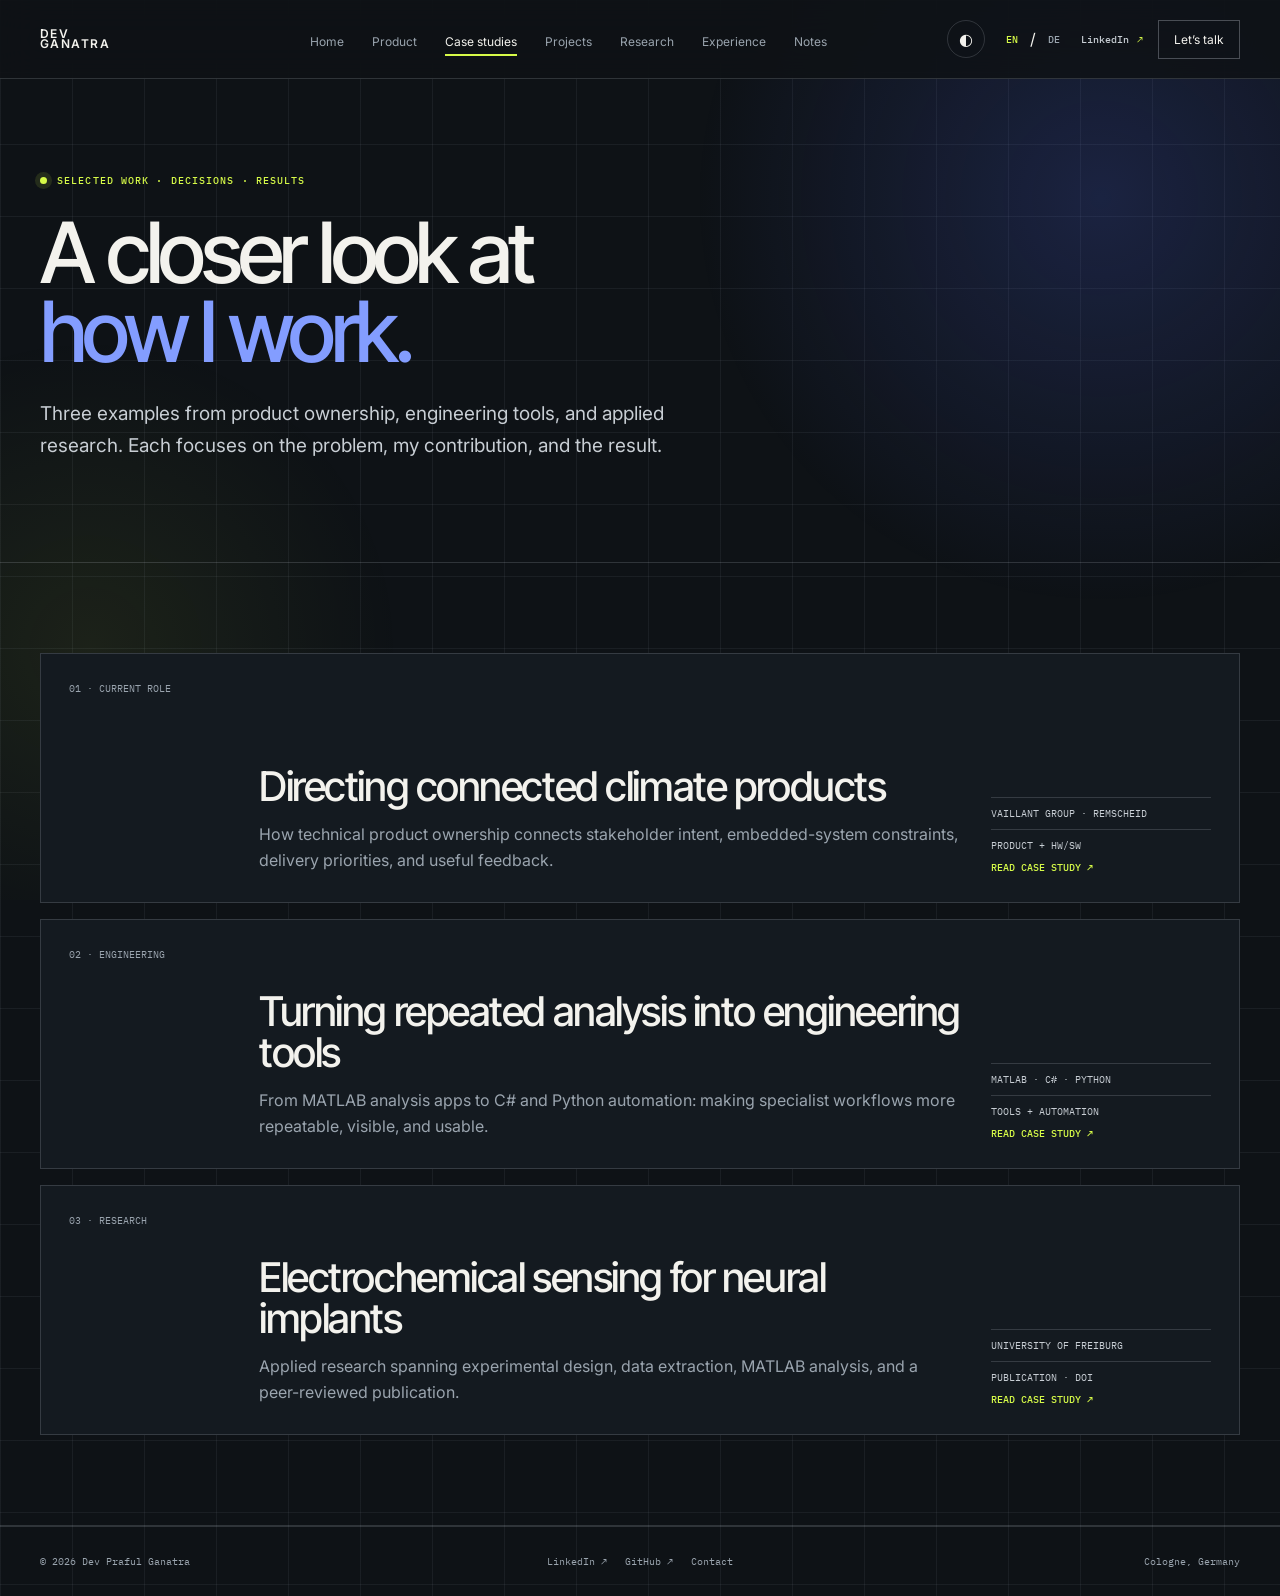
==== case-studies/index.html @ 46119fa4 "Refine bilingual portfolio copy" ====
<!doctype html>
<html lang="en" data-title-en="Case Studies — Dev Ganatra" data-title-de="Fallstudien — Dev Ganatra" data-description-en="Selected product, engineering, and research case studies by Dev Ganatra." data-description-de="Ausgewählte Produkt-, Engineering- und Forschungsprojekte von Dev Ganatra." data-canonical="https://devganatra.github.io/case-studies/">
<head>
  <meta charset="UTF-8" /><meta name="viewport" content="width=device-width, initial-scale=1.0" />
  <meta name="description" content="Selected product, engineering, and research case studies by Dev Ganatra." /><meta name="robots" content="index, follow, max-image-preview:large" /><meta name="theme-color" content="#0e1216" />
  <meta property="og:type" content="website" /><meta property="og:url" content="https://devganatra.github.io/case-studies/" /><meta property="og:site_name" content="Dev Ganatra" /><meta property="og:title" content="Case Studies — Dev Ganatra" /><meta property="og:description" content="Selected product, engineering, and research case studies by Dev Ganatra." /><meta property="og:locale" content="en_GB" />
  <meta name="twitter:card" content="summary_large_image" /><meta name="twitter:title" content="Case Studies — Dev Ganatra" /><meta name="twitter:description" content="Selected product, engineering, and research case studies by Dev Ganatra." />
  <meta property="og:image" content="https://devganatra.github.io/assets/og.png" /><meta property="og:image:width" content="1200" /><meta property="og:image:height" content="630" /><meta property="og:image:alt" content="Dev Ganatra — Product and Engineering" /><meta name="twitter:image" content="https://devganatra.github.io/assets/og.png" /><title>Case Studies — Dev Ganatra</title><link rel="canonical" href="https://devganatra.github.io/case-studies/" /><link rel="alternate" hreflang="en" href="https://devganatra.github.io/case-studies/?lang=en" /><link rel="alternate" hreflang="de" href="https://devganatra.github.io/case-studies/?lang=de" /><link rel="alternate" hreflang="x-default" href="https://devganatra.github.io/case-studies/" />
  <link rel="preconnect" href="https://fonts.googleapis.com" /><link rel="preconnect" href="https://fonts.gstatic.com" crossorigin /><link href="https://fonts.googleapis.com/css2?family=IBM+Plex+Mono:wght@400;500&family=Inter:wght@400;500;600&family=Inter+Tight:wght@400;500;600&display=swap" rel="stylesheet" /><link rel="icon" href="/assets/icon.svg" type="image/svg+xml" /><link rel="stylesheet" href="/styles.css?v=38" />
</head>
<body data-page="cases">
  <a class="skip-link" href="#content" data-en="Skip to content" data-de="Zum Inhalt springen">Skip to content</a>
  <header class="site-header"><div class="shell header-inner"><a class="wordmark" href="/" data-internal aria-label="Dev Ganatra home"><span>DEV</span><span>GANATRA</span></a><nav class="primary-nav" data-primary-navigation aria-label="Primary navigation" data-aria-en="Primary navigation" data-aria-de="Hauptnavigation"><a href="/" data-internal data-nav-page="home" data-en="Home" data-de="Start">Home</a><a href="/product/" data-internal data-nav-page="product" data-en="Product" data-de="Produkt">Product</a><a href="/case-studies/" data-internal data-nav-page="cases" data-en="Case studies" data-de="Fallstudien">Case studies</a><a href="/projects/" data-internal data-nav-page="projects" data-en="Projects" data-de="Projekte">Projects</a><a href="/research/" data-internal data-nav-page="research" data-en="Research" data-de="Forschung">Research</a><a href="/experience/" data-internal data-nav-page="experience" data-en="Experience" data-de="Beruflicher Werdegang">Experience</a><a href="/notes/" data-internal data-nav-page="notes" data-en="Notes" data-de="Fachbeiträge">Notes</a><div class="mobile-nav-actions"><div class="language-switch"><button type="button" data-language="en">EN</button><span>/</span><button type="button" data-language="de">DE</button></div><button class="theme-toggle" type="button" data-theme-toggle aria-label="Switch colour theme" data-aria-en="Switch colour theme" data-aria-de="Farbschema wechseln">◐</button></div></nav><div class="header-actions"><button class="theme-toggle" type="button" data-theme-toggle aria-label="Switch colour theme" data-aria-en="Switch colour theme" data-aria-de="Farbschema wechseln">◐</button><div class="language-switch"><button type="button" data-language="en">EN</button><span>/</span><button type="button" data-language="de">DE</button></div><a class="linkedin-link" href="https://www.linkedin.com/in/devganatra" target="_blank" rel="noreferrer">LinkedIn <b>↗</b></a><a class="header-cta" href="/#contact" data-internal data-en="Let’s talk" data-de="Kontakt">Let’s talk</a><button class="menu-toggle" type="button" data-menu-toggle aria-expanded="false" aria-label="Open navigation" data-aria-en="Open navigation" data-aria-de="Navigation öffnen">☰</button></div></div></header>
  <main id="content">
    <section class="page-hero"><div class="shell"><span class="eyebrow" data-en="Selected work · Decisions · Results" data-de="Ausgewählte Arbeiten · Entscheidungen · Ergebnisse">Selected work · Decisions · Evidence</span><h1><span data-en="A closer look at " data-de="Ein genauerer Blick auf ">A closer look at </span><em data-en="how I work." data-de="meine Arbeitsweise.">how I work.</em></h1><p class="page-lead" data-en="Three examples from product ownership, engineering tools, and applied research. Each focuses on the problem, my contribution, and the result." data-de="Drei Beispiele aus Product Ownership, Engineering-Tools und angewandter Forschung. Im Mittelpunkt stehen die Aufgabe, mein Beitrag und das Ergebnis.">Three stories across product ownership, engineering tools, and applied research.</p></div></section>
    <section class="content-section"><div class="shell case-index">
      <a class="case-index-card reveal" href="/case-studies/connected-climate-products/" data-internal><span data-en="01 · CURRENT ROLE" data-de="01 · AKTUELLE ROLLE">01 · CURRENT ROLE</span><div><h2 data-en="Directing connected climate products" data-de="Vernetzte Klimaprodukte ausrichten">Directing connected climate products</h2><p data-en="How technical product ownership connects stakeholder intent, embedded-system constraints, delivery priorities, and useful feedback." data-de="Wie technische Produktverantwortung Stakeholder-Ziele, Grenzen eingebetteter Systeme, Umsetzungsprioritäten und nützliches Feedback verbindet.">How technical product ownership connects stakeholder intent, embedded-system constraints, delivery priorities, and useful feedback.</p></div><div class="case-index-proof"><span>VAILLANT GROUP · REMSCHEID</span><span>PRODUCT + HW/SW</span><strong data-en="READ CASE STUDY ↗" data-de="FALLSTUDIE LESEN ↗">READ CASE STUDY ↗</strong></div></a>
      <a class="case-index-card reveal" href="/case-studies/engineering-tools/" data-internal><span data-en="02 · ENGINEERING" data-de="02 · ENGINEERING">02 · ENGINEERING</span><div><h2 data-en="Turning repeated analysis into engineering tools" data-de="Wiederkehrende Analysen in Engineering-Tools verwandeln">Turning repeated analysis into engineering tools</h2><p data-en="From MATLAB analysis apps to C# and Python automation: making specialist workflows more repeatable, visible, and usable." data-de="Von MATLAB-Analyse-Apps bis zu C#- und Python-Automatisierung: fachliche Arbeitsabläufe wiederholbar, transparent und leicht nutzbar machen.">From MATLAB analysis apps to C# and Python automation.</p></div><div class="case-index-proof"><span>MATLAB · C# · PYTHON</span><span data-en="TOOLS + AUTOMATION" data-de="WERKZEUGE + AUTOMATISIERUNG">TOOLS + AUTOMATION</span><strong data-en="READ CASE STUDY ↗" data-de="FALLSTUDIE LESEN ↗">READ CASE STUDY ↗</strong></div></a>
      <a class="case-index-card reveal" href="/case-studies/neural-implant-sensing/" data-internal><span data-en="03 · RESEARCH" data-de="03 · FORSCHUNG">03 · RESEARCH</span><div><h2 data-en="Electrochemical sensing for neural implants" data-de="Elektrochemische Sensorik für neuronale Implantate">Electrochemical sensing for neural implants</h2><p data-en="Applied research spanning experimental design, data extraction, MATLAB analysis, and a peer-reviewed publication." data-de="Angewandte Forschung von Versuchsplanung und Datenextraktion bis MATLAB-Analyse und begutachteter Publikation.">Applied research spanning experimental design, data extraction, MATLAB analysis, and a peer-reviewed publication.</p></div><div class="case-index-proof"><span data-en="UNIVERSITY OF FREIBURG" data-de="UNIVERSITÄT FREIBURG">UNIVERSITY OF FREIBURG</span><span data-en="PUBLICATION · DOI" data-de="PUBLIKATION · DOI">PUBLICATION · DOI</span><strong data-en="READ CASE STUDY ↗" data-de="FALLSTUDIE LESEN ↗">READ CASE STUDY ↗</strong></div></a>
    </div></section>
  </main>
  <footer class="site-footer"><div class="shell footer-inner"><span>© <span data-year></span> Dev Praful Ganatra</span><nav><a href="https://www.linkedin.com/in/devganatra" target="_blank" rel="noreferrer">LinkedIn ↗</a><a href="https://github.com/devganatra" target="_blank" rel="noreferrer">GitHub ↗</a><a href="/#contact" data-internal data-en="Contact" data-de="Kontakt">Contact</a></nav><span data-en="Cologne, Germany" data-de="Köln, Deutschland">Cologne, Germany</span></div></footer><div class="reading-progress" data-reading-progress aria-hidden="true"></div><script src="/site.js?v=35"></script>
</body></html>
---- styles.css ----
:root {
  --bg: #0e1216;
  --bg-deep: #090c0f;
  --panel: #141a20;
  --panel-strong: #19212a;
  --ink: #f3f2ed;
  --muted: #9aa4ae;
  --soft: #c8ced4;
  --blue: #839dff;
  --blue-deep: #526ad0;
  --lime: #d6fa48;
  --line: rgba(223, 231, 239, 0.16);
  --line-strong: rgba(223, 231, 239, 0.28);
  --grid: rgba(195, 207, 219, 0.065);
  --display: "Inter Tight", "Inter", sans-serif;
  --sans: "Inter", sans-serif;
  --mono: "IBM Plex Mono", monospace;
  --shell: min(1200px, calc(100vw - 80px));
  color-scheme: dark;
}

:root[data-theme="light"] {
  --bg: #f0efe9;
  --bg-deep: #e5e4dc;
  --panel: #f8f7f2;
  --panel-strong: #ffffff;
  --ink: #171b20;
  --muted: #616a73;
  --soft: #333b43;
  --blue: #4f66d0;
  --blue-deep: #3449a8;
  --lime: #56720a;
  --line: rgba(17, 24, 31, 0.15);
  --line-strong: rgba(17, 24, 31, 0.28);
  --grid: rgba(17, 24, 31, 0.055);
  color-scheme: light;
}

* { box-sizing: border-box; }
html { scroll-behavior: smooth; }
body {
  margin: 0;
  background:
    linear-gradient(var(--grid) 1px, transparent 1px),
    linear-gradient(90deg, var(--grid) 1px, transparent 1px),
    var(--bg);
  background-size: 72px 72px;
  color: var(--ink);
  font-family: var(--sans);
  -webkit-font-smoothing: antialiased;
}
body::before {
  position: fixed;
  inset: 0;
  z-index: -1;
  background:
    radial-gradient(circle at 86% 22%, rgba(73, 96, 220, 0.22), transparent 31%),
    radial-gradient(circle at 7% 72%, rgba(214, 250, 72, 0.07), transparent 23%);
  content: "";
  pointer-events: none;
}
a { color: inherit; text-decoration: none; }
button, input, textarea, select { font: inherit; }
button, a { -webkit-tap-highlight-color: transparent; }
img { max-width: 100%; }
[hidden] { display: none !important; }
.shell { width: var(--shell); margin-inline: auto; }
.skip-link {
  position: fixed;
  left: 18px;
  top: -70px;
  z-index: 100;
  padding: 12px 16px;
  background: var(--lime);
  color: #111;
  font: 500 12px var(--mono);
}
.skip-link:focus { top: 18px; }

.site-header {
  position: sticky;
  top: 0;
  z-index: 50;
  border-bottom: 1px solid var(--line);
  background: color-mix(in srgb, var(--bg) 86%, transparent);
  backdrop-filter: blur(18px);
}
.header-inner {
  display: grid;
  grid-template-columns: 150px 1fr auto;
  min-height: 78px;
  align-items: center;
  gap: 26px;
}
.wordmark {
  display: inline-flex;
  width: max-content;
  flex-direction: column;
  font: 600 12px/0.86 var(--sans);
  letter-spacing: 0.12em;
}
.primary-nav {
  display: flex;
  justify-content: center;
  gap: 28px;
  font-size: 12px;
}
.primary-nav a {
  position: relative;
  padding: 29px 0 25px;
  color: var(--muted);
  transition: color 180ms ease;
}
.primary-nav a::after {
  position: absolute;
  bottom: 18px;
  left: 0;
  width: 100%;
  height: 2px;
  transform: scaleX(0);
  background: var(--lime);
  content: "";
  transition: transform 180ms ease;
}
.primary-nav a:hover,
.primary-nav a[aria-current="page"] { color: var(--ink); }
.primary-nav a[aria-current="page"]::after { transform: scaleX(1); }
.header-actions { display: flex; align-items: center; gap: 15px; }
.theme-toggle,
.menu-toggle {
  display: grid;
  width: 38px;
  height: 38px;
  place-items: center;
  border: 1px solid var(--line);
  border-radius: 50%;
  background: transparent;
  color: var(--ink);
  cursor: pointer;
}
.language-switch { display: flex; align-items: center; gap: 6px; }
.language-switch button {
  border: 0;
  background: transparent;
  color: var(--muted);
  cursor: pointer;
  font: 500 10px var(--mono);
}
.language-switch button[aria-pressed="true"] { color: var(--lime); }
.linkedin-link {
  display: inline-flex;
  align-items: center;
  gap: 8px;
  color: var(--soft);
  font: 500 10px var(--mono);
}
.linkedin-link b { color: var(--lime); font-weight: 400; }
.header-cta {
  padding: 11px 15px;
  border: 1px solid var(--line-strong);
  font-size: 12px;
  transition: border-color 180ms ease, background 180ms ease;
}
.header-cta:hover { border-color: var(--lime); background: rgba(214, 250, 72, 0.07); }
.menu-toggle { display: none; }
.mobile-nav-actions { display: none; }

.eyebrow,
.section-kicker,
.page-label {
  display: flex;
  flex-wrap: wrap;
  align-items: center;
  gap: 10px;
  color: var(--lime);
  font: 500 10px var(--mono);
  letter-spacing: 0.11em;
  text-transform: uppercase;
}
.eyebrow::before {
  width: 7px;
  height: 7px;
  border-radius: 50%;
  background: var(--lime);
  box-shadow: 0 0 0 5px rgba(214, 250, 72, 0.11);
  content: "";
}
.section-kicker { margin-bottom: 18px; }
.section-kicker span { color: var(--muted); }

.home-hero {
  min-height: calc(100vh - 78px);
  display: flex;
  align-items: stretch;
  border-bottom: 1px solid var(--line);
}
.hero-layout {
  display: grid;
  grid-template-columns: minmax(0, 1.35fr) minmax(340px, 0.65fr);
  min-height: 710px;
  gap: 64px;
  padding-block: 70px 52px;
  align-items: center;
}
.hero-copy { min-width: 0; }
.hero-layout > *,
.page-hero-grid > *,
.case-layout > *,
.article-layout > * {
  min-width: 0;
}
.hero-copy h1,
.page-hero h1 {
  margin: 26px 0 28px;
  font: 500 clamp(56px, 6.8vw, 98px)/0.93 var(--display);
  letter-spacing: -0.055em;
}
.hero-copy h1 em,
.page-hero h1 em {
  display: block;
  color: var(--blue);
  font-style: normal;
}
html[lang="de"] .hero-copy h1 {
  font-size: clamp(56px, 5.7vw, 82px);
  letter-spacing: -0.048em;
}
html[lang="de"] .page-hero h1 {
  font-size: clamp(52px, 5.7vw, 82px);
  letter-spacing: -0.045em;
}
.hero-intro {
  max-width: 650px;
  margin: 0;
  color: var(--soft);
  font-size: clamp(17px, 1.5vw, 21px);
  line-height: 1.65;
}
.hero-actions,
.page-actions {
  display: flex;
  flex-wrap: wrap;
  gap: 12px;
  margin-top: 34px;
}
.button {
  display: inline-flex;
  min-height: 48px;
  align-items: center;
  justify-content: center;
  gap: 15px;
  padding: 0 19px;
  border: 1px solid var(--line-strong);
  background: var(--panel);
  color: var(--ink);
  font: 500 11px var(--mono);
  transition: transform 180ms ease, border-color 180ms ease, background 180ms ease;
}
.button:hover { transform: translateY(-2px); border-color: var(--lime); }
.button-primary { border-color: var(--lime); background: var(--lime); color: #111; }
.button-quiet { background: transparent; }
.hero-facts {
  display: flex;
  flex-wrap: wrap;
  gap: 20px;
  margin-top: 40px;
  color: var(--muted);
  font: 400 10px var(--mono);
  text-transform: uppercase;
}
.hero-facts span { display: inline-flex; align-items: center; gap: 10px; }
.hero-facts i { width: 4px; height: 4px; border-radius: 50%; background: var(--blue); }

.signal-card {
  position: relative;
  overflow: hidden;
  border: 1px solid var(--line);
  background: linear-gradient(145deg, rgba(18, 24, 30, 0.94), rgba(40, 54, 112, 0.42));
  padding: 28px;
}
:root[data-theme="light"] .signal-card {
  background: linear-gradient(145deg, rgba(255,255,255,0.92), rgba(126, 147, 230, 0.22));
}
.signal-card::after {
  position: absolute;
  right: -80px;
  bottom: -100px;
  width: 280px;
  height: 280px;
  border-radius: 50%;
  background: rgba(76, 102, 227, 0.24);
  filter: blur(50px);
  content: "";
}
.signal-top {
  position: relative;
  z-index: 1;
  display: flex;
  justify-content: space-between;
  color: var(--muted);
  font: 400 10px var(--mono);
  letter-spacing: 0.08em;
}
.signal-profile {
  position: relative;
  z-index: 1;
  display: grid;
  grid-template-columns: 82px minmax(0, 1fr);
  gap: 18px;
  align-items: end;
  margin-top: 26px;
  padding-bottom: 24px;
  border-bottom: 1px solid var(--line);
}
.signal-profile img {
  width: 82px;
  height: auto;
  aspect-ratio: 4 / 5;
  object-fit: cover;
  border: 1px solid var(--lime);
  filter: saturate(0.92) contrast(1.02);
}
.signal-profile small {
  display: block;
  color: var(--lime);
  font: 500 9px var(--mono);
  letter-spacing: 0.08em;
  text-transform: uppercase;
}
.signal-profile strong {
  display: block;
  margin: 8px 0 5px;
  font: 500 24px/1 var(--display);
}
.signal-profile span { color: var(--soft); font-size: 12px; line-height: 1.45; }
.signal-map {
  position: relative;
  z-index: 1;
  display: grid;
  gap: 20px;
  margin: 30px 0;
}
.signal-map::before {
  position: absolute;
  top: 25px;
  bottom: 25px;
  left: 18px;
  width: 1px;
  background: linear-gradient(var(--lime), var(--blue));
  content: "";
}
.signal-node {
  position: relative;
  display: grid;
  grid-template-columns: 38px minmax(0, 1fr);
  align-items: center;
  gap: 15px;
}
.signal-node > span {
  display: grid;
  z-index: 1;
  width: 38px;
  height: 38px;
  place-items: center;
  border: 1px solid var(--line-strong);
  border-radius: 50%;
  background: var(--panel);
  color: var(--lime);
  font: 500 10px var(--mono);
}
.signal-node div { min-width: 0; padding: 15px 16px; border: 1px solid var(--line); background: rgba(10, 14, 18, 0.34); }
:root[data-theme="light"] .signal-node div { background: rgba(255,255,255,0.52); }
.signal-node small { display: block; color: var(--muted); font: 400 10px var(--mono); text-transform: uppercase; }
.signal-node strong { display: block; margin-top: 5px; font-size: 15px; font-weight: 500; }
.assignment-chip {
  position: relative;
  z-index: 1;
  padding-top: 22px;
  border-top: 1px solid var(--line);
}
.assignment-chip small { color: var(--muted); font: 400 10px var(--mono); }
.assignment-chip strong { display: block; margin: 7px 0; font: 500 22px var(--display); }
.assignment-chip span { color: var(--soft); font-size: 12px; }

.section { padding-block: 110px; border-bottom: 1px solid var(--line); }
.section-heading {
  display: grid;
  grid-template-columns: 0.7fr 1.3fr;
  gap: 50px;
  align-items: end;
  margin-bottom: 50px;
}
.section-heading h2 {
  max-width: 840px;
  margin: 0;
  font: 500 clamp(38px, 4.4vw, 65px)/1 var(--display);
  letter-spacing: -0.04em;
}
.section-heading h2 em { color: var(--blue); font-style: normal; }
.section-heading p { max-width: 600px; margin: 20px 0 0; color: var(--muted); line-height: 1.7; }

.route-grid { display: grid; grid-template-columns: repeat(3, 1fr); gap: 16px; }
.route-card {
  position: relative;
  min-height: 350px;
  display: flex;
  flex-direction: column;
  padding: 28px;
  border: 1px solid var(--line);
  background: color-mix(in srgb, var(--panel) 76%, transparent);
  transition: transform 220ms ease, border-color 220ms ease, background 220ms ease;
}
.route-card:hover { transform: translateY(-6px); border-color: var(--line-strong); background: var(--panel-strong); }
.route-number { color: var(--lime); font: 500 10px var(--mono); }
.route-card h3 { margin: auto 0 16px; font: 500 30px/1.05 var(--display); letter-spacing: -0.03em; }
.route-card p { margin: 0 0 30px; color: var(--muted); line-height: 1.6; }
.route-card strong { display: flex; justify-content: space-between; font: 500 10px var(--mono); }
.route-card:nth-child(2) { background: linear-gradient(150deg, var(--panel), rgba(74, 94, 190, 0.42)); }
.route-card:nth-child(3) { background: linear-gradient(150deg, var(--panel), rgba(115, 137, 39, 0.14)); }

.featured-grid {
  display: grid;
  grid-template-columns: 1.2fr 0.8fr;
  grid-template-rows: repeat(2, minmax(260px, auto));
  gap: 16px;
}
.case-card {
  display: flex;
  flex-direction: column;
  padding: 28px;
  border: 1px solid var(--line);
  background: var(--panel);
}
.case-card-large {
  grid-row: 1 / 3;
  min-height: 540px;
  background:
    linear-gradient(160deg, transparent 20%, rgba(61, 81, 180, 0.42)),
    var(--panel);
}
.case-meta { display: flex; justify-content: space-between; gap: 20px; color: var(--muted); font: 400 10px var(--mono); }
.case-card h3 { max-width: 620px; margin: auto 0 18px; font: 500 clamp(28px, 3vw, 48px)/1.02 var(--display); letter-spacing: -0.035em; }
.case-card:not(.case-card-large) h3 { font-size: 28px; }
.case-card p { max-width: 600px; margin: 0 0 28px; color: var(--muted); line-height: 1.65; }
.case-footer { display: flex; align-items: center; justify-content: space-between; gap: 20px; padding-top: 20px; border-top: 1px solid var(--line); }
.case-tags { display: flex; flex-wrap: wrap; gap: 7px; }
.case-tags span { padding: 6px 8px; border: 1px solid var(--line); color: var(--soft); font: 400 10px var(--mono); }
.case-footer b { color: var(--lime); font: 500 10px var(--mono); }

.career-preview { display: grid; grid-template-columns: 0.8fr 1.2fr; gap: 70px; }
.career-copy h2 { margin: 18px 0 22px; font: 500 clamp(40px, 4.4vw, 65px)/1 var(--display); letter-spacing: -0.04em; }
.career-copy p { color: var(--muted); line-height: 1.7; }
.career-list { border-top: 1px solid var(--line); }
.career-list article {
  display: grid;
  grid-template-columns: 130px 1fr auto;
  gap: 25px;
  padding: 24px 0;
  border-bottom: 1px solid var(--line);
  align-items: start;
}
.career-list time { color: var(--muted); font: 400 10px var(--mono); }
.career-list h3 { margin: 0 0 7px; font-size: 17px; font-weight: 500; }
.career-list p { margin: 0; color: var(--muted); font-size: 13px; line-height: 1.55; }
.career-list > article > span { color: var(--soft); font: 400 10px var(--mono); }

.contact-section { padding-block: 110px 40px; background: color-mix(in srgb, var(--bg-deep) 78%, transparent); }
.contact-layout { display: grid; grid-template-columns: 0.8fr 1.2fr; gap: 70px; }
.contact-copy h2 { margin: 18px 0 22px; font: 500 clamp(44px, 5.4vw, 78px)/0.95 var(--display); letter-spacing: -0.045em; }
.contact-copy p { max-width: 480px; color: var(--muted); line-height: 1.7; }
.contact-links { display: grid; gap: 12px; margin-top: 30px; }
.contact-links a { display: flex; justify-content: space-between; padding-bottom: 12px; border-bottom: 1px solid var(--line); font: 500 10px var(--mono); }
.contact-form { display: grid; grid-template-columns: 1fr 1fr; gap: 20px; }
.form-field { display: grid; gap: 8px; }
.form-field-wide { grid-column: 1 / -1; }
.form-field label { color: var(--soft); font: 500 10px var(--mono); text-transform: uppercase; }
.form-field input,
.form-field textarea,
.form-field select {
  width: 100%;
  border: 0;
  border-bottom: 1px solid var(--line-strong);
  border-radius: 0;
  background: transparent;
  color: var(--ink);
  outline: none;
  padding: 13px 0;
}
.form-field textarea { resize: vertical; }
.form-field input:focus,
.form-field textarea:focus,
.form-field select:focus { border-color: var(--lime); }
.form-field small { color: var(--muted); font-size: 10px; }
.form-consent { display: flex; gap: 10px; color: var(--muted); font-size: 11px; line-height: 1.5; }
.form-consent input { accent-color: var(--lime); }
.form-honey { position: absolute; left: -9999px; }
.form-actions { display: flex; align-items: center; justify-content: space-between; gap: 20px; }
.form-actions button {
  min-width: 180px;
  min-height: 48px;
  border: 1px solid var(--lime);
  background: var(--lime);
  color: #111;
  cursor: pointer;
  font: 500 10px var(--mono);
}
.form-actions button:disabled { opacity: 0.6; cursor: wait; }
.form-actions p { margin: 0; color: var(--muted); font-size: 9px; }
.form-success { grid-column: 1 / -1; padding: 16px; border: 1px solid rgba(214,250,72,.35); background: rgba(214,250,72,.07); }
.form-success strong { color: var(--lime); }
.form-success p { margin: 6px 0 0; color: var(--muted); }

.site-footer { padding-block: 28px; border-top: 1px solid var(--line); }
.footer-inner { display: grid; grid-template-columns: 1fr auto 1fr; gap: 25px; align-items: center; color: var(--muted); font: 400 10px var(--mono); }
.footer-inner nav { display: flex; gap: 18px; }
.footer-inner > span:last-child { text-align: right; }

.page-hero { padding-block: 95px 80px; border-bottom: 1px solid var(--line); }
.page-hero h1 { max-width: 1050px; font-size: clamp(56px, 6.6vw, 94px); }
.page-hero-grid { display: grid; grid-template-columns: 1.25fr 0.75fr; gap: 70px; align-items: end; }
.page-lead { max-width: 660px; color: var(--soft); font-size: 19px; line-height: 1.7; }
.page-summary { border: 1px solid var(--line); background: color-mix(in srgb, var(--panel) 78%, transparent); }
.page-summary div { padding: 17px 18px; border-bottom: 1px solid var(--line); }
.page-summary div:last-child { border-bottom: 0; }
.page-summary span { display: block; color: var(--muted); font: 400 10px var(--mono); text-transform: uppercase; }
.page-summary strong { display: block; margin-top: 6px; font-size: 14px; font-weight: 500; }

.content-section { padding-block: 90px; border-bottom: 1px solid var(--line); }
.content-heading { display: grid; grid-template-columns: 0.55fr 1.45fr; gap: 50px; margin-bottom: 45px; }
.content-heading h2 { max-width: 860px; margin: 0; font: 500 clamp(36px, 4vw, 58px)/1.02 var(--display); letter-spacing: -0.04em; }
.content-heading p { max-width: 580px; color: var(--muted); line-height: 1.7; }
.principle-grid,
.decision-grid,
.capability-grid { display: grid; grid-template-columns: repeat(3, 1fr); gap: 15px; }
.principle-card,
.decision-card,
.capability-card {
  min-height: 260px;
  padding: 25px;
  border: 1px solid var(--line);
  background: var(--panel);
}
.principle-card > span,
.decision-card > span,
.capability-card > span { color: var(--lime); font: 500 10px var(--mono); }
.principle-card h3,
.decision-card h3,
.capability-card h3 { margin: 70px 0 15px; font: 500 25px/1.05 var(--display); letter-spacing: -0.025em; }
.principle-card p,
.decision-card p,
.capability-card p { margin: 0; color: var(--muted); line-height: 1.6; }
.decision-grid { grid-template-columns: repeat(4, 1fr); }
.decision-card h3 { margin-top: 45px; font-size: 22px; }
.capability-grid { grid-template-columns: repeat(2, 1fr); }
.capability-card { min-height: 230px; }
.capability-card div { display: flex; flex-wrap: wrap; gap: 7px; margin-top: 20px; }
.capability-card i { padding: 7px 9px; border: 1px solid var(--line); color: var(--soft); font: normal 9px var(--mono); }

.case-index { display: grid; gap: 16px; }
.case-index-card {
  display: grid;
  grid-template-columns: 160px 1fr 220px;
  min-height: 250px;
  gap: 30px;
  padding: 28px;
  border: 1px solid var(--line);
  background: var(--panel);
  align-items: end;
  transition: transform 180ms ease, border-color 180ms ease;
}
.case-index-card:hover { transform: translateX(4px); border-color: var(--line-strong); }
.case-index-card > span { align-self: start; color: var(--muted); font: 400 10px var(--mono); }
.case-index-card h2 { margin: 0 0 14px; font: 500 clamp(28px, 3.2vw, 47px)/1 var(--display); letter-spacing: -0.035em; }
.case-index-card p { margin: 0; color: var(--muted); line-height: 1.65; }
.case-index-proof { display: grid; gap: 9px; }
.case-index-proof span { padding-top: 9px; border-top: 1px solid var(--line); color: var(--soft); font: 400 10px var(--mono); }
.case-index-proof strong { color: var(--lime); font: 500 10px var(--mono); }

.case-layout { display: grid; grid-template-columns: 230px minmax(0, 1fr); gap: 70px; padding-block: 90px; }
.case-toc { position: sticky; top: 110px; align-self: start; }
.case-toc span { color: var(--lime); font: 500 10px var(--mono); text-transform: uppercase; }
.case-toc nav { display: grid; gap: 12px; margin-top: 20px; }
.case-toc a { color: var(--muted); font-size: 12px; }
.case-toc a:hover { color: var(--ink); }
.case-content { min-width: 0; }
.case-section { padding: 0 0 70px; margin-bottom: 70px; border-bottom: 1px solid var(--line); }
.case-section:last-child { margin-bottom: 0; }
.case-section > span { color: var(--lime); font: 500 10px var(--mono); text-transform: uppercase; }
.case-section h2 { max-width: 820px; margin: 18px 0 26px; font: 500 clamp(34px, 4vw, 58px)/1.02 var(--display); letter-spacing: -0.04em; }
.case-section h3 { margin: 35px 0 13px; font-size: 20px; font-weight: 500; }
.case-section p,
.case-section li { max-width: 780px; color: var(--soft); font-size: 16px; line-height: 1.8; }
.case-section ul { padding-left: 20px; }
.case-quote { margin: 32px 0 0; padding: 22px 25px; border-left: 3px solid var(--lime); background: var(--panel); color: var(--ink); font: 500 22px/1.45 var(--display); }
.evidence-strip { display: grid; grid-template-columns: repeat(3, 1fr); gap: 1px; margin-top: 35px; border: 1px solid var(--line); background: var(--line); }
.evidence-strip div { padding: 20px; background: var(--panel); }
.evidence-strip span { display: block; color: var(--muted); font: 400 10px var(--mono); text-transform: uppercase; }
.evidence-strip strong { display: block; margin-top: 8px; font-size: 14px; font-weight: 500; }
.confidentiality-note { padding: 22px 25px; border: 1px solid rgba(131,157,255,.34); background: rgba(131,157,255,.08); }
.confidentiality-note strong { color: var(--blue); font: 500 10px var(--mono); }
.confidentiality-note p { margin-bottom: 0; font-size: 13px; }

.project-toolbar { display: flex; align-items: center; justify-content: space-between; gap: 20px; margin-bottom: 30px; }
.filters { display: flex; flex-wrap: wrap; gap: 8px; }
.filters button {
  padding: 9px 12px;
  border: 1px solid var(--line);
  background: transparent;
  color: var(--muted);
  cursor: pointer;
  font: 400 10px var(--mono);
}
.filters button.is-active { border-color: var(--lime); color: var(--ink); }
.project-count { color: var(--muted); font: 400 10px var(--mono); }
.project-grid { display: grid; grid-template-columns: repeat(2, 1fr); gap: 15px; }
.project-card {
  min-height: 330px;
  display: flex;
  flex-direction: column;
  padding: 25px;
  border: 1px solid var(--line);
  background: var(--panel);
}
.project-card-top { display: flex; justify-content: space-between; gap: 20px; color: var(--muted); font: 400 10px var(--mono); }
.project-card h2 { margin: auto 0 14px; font: 500 30px/1.05 var(--display); letter-spacing: -0.03em; }
.project-card p { margin: 0 0 24px; color: var(--muted); line-height: 1.6; }
.project-card-footer { display: flex; justify-content: space-between; gap: 18px; align-items: end; padding-top: 16px; border-top: 1px solid var(--line); }
.project-card-footer span { max-width: 70%; color: var(--soft); font: 400 10px/1.5 var(--mono); }
.project-card-footer a { color: var(--lime); font: 500 10px var(--mono); }

.publication-feature {
  display: grid;
  grid-template-columns: 1.15fr 0.85fr;
  gap: 55px;
  padding: 42px;
  border: 1px solid var(--line);
  background: linear-gradient(145deg, var(--panel), rgba(70, 90, 185, 0.35));
}
.publication-feature h2 { margin: 16px 0 22px; font: 500 clamp(38px, 4.5vw, 64px)/0.98 var(--display); letter-spacing: -0.045em; }
.publication-feature p { color: var(--soft); line-height: 1.75; }
.citation-card { padding: 25px; border: 1px solid var(--line); background: rgba(8, 12, 16, 0.35); }
:root[data-theme="light"] .citation-card { background: rgba(255,255,255,.45); }
.citation-card span { color: var(--lime); font: 500 10px var(--mono); }
.citation-card p { font: 400 11px/1.8 var(--mono); }
.citation-card a { display: inline-block; margin-top: 15px; color: var(--lime); font: 500 10px var(--mono); }
.research-timeline { display: grid; border-top: 1px solid var(--line); }
.research-timeline article { display: grid; grid-template-columns: 150px 1fr 220px; gap: 30px; padding: 28px 0; border-bottom: 1px solid var(--line); }
.research-timeline time { color: var(--muted); font: 400 10px var(--mono); }
.research-timeline h3 { margin: 0 0 10px; font-size: 20px; font-weight: 500; }
.research-timeline p { margin: 0; color: var(--muted); line-height: 1.6; }
.research-timeline strong { color: var(--soft); font: 400 10px/1.6 var(--mono); }

.experience-timeline { position: relative; display: grid; gap: 0; }
.experience-timeline::before { position: absolute; top: 0; bottom: 0; left: 157px; width: 1px; background: var(--line); content: ""; }
.experience-item { position: relative; display: grid; grid-template-columns: 130px 1fr; gap: 55px; padding: 0 0 55px; }
.experience-item::before { position: absolute; top: 2px; left: 152px; width: 11px; height: 11px; border: 2px solid var(--bg); border-radius: 50%; background: var(--blue); content: ""; }
.experience-item time { color: var(--muted); font: 400 10px var(--mono); }
.experience-item h2 { margin: 0 0 8px; font: 500 29px/1 var(--display); letter-spacing: -0.025em; }
.experience-item h3 { margin: 0 0 16px; color: var(--blue); font-size: 13px; font-weight: 500; }
.experience-item p { max-width: 760px; margin: 0 0 15px; color: var(--muted); line-height: 1.7; }
.experience-item ul { display: flex; flex-wrap: wrap; gap: 7px; padding: 0; list-style: none; }
.experience-item li { padding: 6px 8px; border: 1px solid var(--line); color: var(--soft); font: 400 10px var(--mono); }

.note-grid { display: grid; grid-template-columns: repeat(3, 1fr); gap: 15px; }
.note-card { min-height: 390px; display: flex; flex-direction: column; padding: 25px; border: 1px solid var(--line); background: var(--panel); }
.note-card > span { color: var(--lime); font: 500 10px var(--mono); }
.note-card h2 { margin: auto 0 18px; font: 500 31px/1.02 var(--display); letter-spacing: -0.035em; }
.note-card p { margin: 0 0 25px; color: var(--muted); line-height: 1.65; }
.note-card a { display: flex; justify-content: space-between; padding-top: 16px; border-top: 1px solid var(--line); color: var(--lime); font: 500 10px var(--mono); }
.article-layout { display: grid; grid-template-columns: 220px minmax(0, 720px); justify-content: center; gap: 70px; padding-block: 90px; }
.article-aside { position: sticky; top: 110px; align-self: start; color: var(--muted); font: 400 10px/1.8 var(--mono); }
.article-body h2 { margin: 58px 0 18px; font: 500 35px/1.1 var(--display); letter-spacing: -0.03em; }
.article-body h2:first-child { margin-top: 0; }
.article-body p,
.article-body li { color: var(--soft); font-size: 17px; line-height: 1.9; }
.article-body blockquote { margin: 42px 0; padding: 25px; border-left: 3px solid var(--lime); background: var(--panel); font: 500 25px/1.45 var(--display); }
.article-next { display: flex; justify-content: space-between; gap: 20px; margin-top: 70px; padding-top: 25px; border-top: 1px solid var(--line); font: 500 10px var(--mono); }

.reading-progress { position: fixed; z-index: 80; top: 0; left: 0; width: 100%; height: 2px; transform: scaleX(0); transform-origin: left; background: var(--lime); }
.reveal { opacity: 0; transform: translateY(18px); transition: opacity 650ms ease, transform 650ms ease; }
.reveal.is-visible { opacity: 1; transform: none; }

@media (min-width: 1051px) and (max-width: 1220px) {
  .hero-layout {
    grid-template-columns: minmax(0, 1fr) 320px;
    gap: 48px;
  }
  .hero-copy h1 {
    max-width: 720px;
    font-size: clamp(64px, 6.2vw, 76px);
    letter-spacing: -0.045em;
  }
  .signal-card { padding: 24px; }
}

@media (min-width: 1051px) and (max-width: 1120px) {
  .header-inner { gap: 16px; }
  .primary-nav { gap: 16px; }
  .primary-nav a { font-size: 11px; }
  .linkedin-link { display: none; }
}

@media (max-width: 1050px) {
  :root { --shell: min(100% - 44px, 920px); }
  .header-inner { grid-template-columns: 120px 1fr auto; gap: 16px; }
  .primary-nav { gap: 16px; }
  .primary-nav a { font-size: 11px; }
  .linkedin-link { display: none; }
  .hero-layout { grid-template-columns: 1fr; padding-block: 65px; }
  .signal-card { max-width: 700px; }
  .section-heading,
  .career-preview,
  .contact-layout,
  .page-hero-grid,
  .content-heading { grid-template-columns: 1fr; }
  .route-grid,
  .principle-grid,
  .note-grid { grid-template-columns: 1fr; }
  .route-card { min-height: 290px; }
  .featured-grid { grid-template-columns: 1fr; grid-template-rows: auto; }
  .case-card-large { grid-row: auto; min-height: 430px; }
  .decision-grid { grid-template-columns: repeat(2, 1fr); }
  .case-index-card { grid-template-columns: 120px 1fr; }
  .case-index-proof { grid-column: 2; }
  .publication-feature { grid-template-columns: 1fr; }
}

@media (max-width: 840px) {
  :root { --shell: calc(100% - 30px); }
  body { background-size: 42px 42px; }
  .header-inner { grid-template-columns: 1fr auto; min-height: 68px; }
  .menu-toggle { display: grid; }
  .header-actions .header-cta,
  .header-actions .theme-toggle,
  .header-actions .language-switch { display: none; }
  .primary-nav {
    position: fixed;
    inset: 68px 0 auto;
    display: none;
    max-height: calc(100vh - 68px);
    overflow: auto;
    flex-direction: column;
    align-items: stretch;
    gap: 0;
    padding: 18px 15px 30px;
    border-bottom: 1px solid var(--line);
    background: var(--bg);
  }
  .menu-open .primary-nav { display: flex; }
  .primary-nav a { padding: 16px 8px; border-bottom: 1px solid var(--line); font-size: 15px; }
  .primary-nav a::after { display: none; }
  .mobile-nav-actions { display: flex !important; gap: 12px; padding-top: 20px; }
  .mobile-nav-actions .language-switch,
  .mobile-nav-actions .theme-toggle { display: flex; }
  .home-hero { min-height: auto; }
  .hero-layout { min-height: 0; gap: 45px; padding-block: 52px; }
  .hero-copy h1,
  .page-hero h1 { font-size: clamp(48px, 15vw, 74px); }
  html[lang="de"] .hero-copy h1,
  html[lang="de"] .page-hero h1 {
    font-size: clamp(44px, 12vw, 54px);
    hyphens: manual;
    overflow-wrap: break-word;
  }
  .eyebrow {
    max-width: 100%;
    line-height: 1.5;
    overflow-wrap: anywhere;
  }
  .signal-card { width: 100%; min-width: 0; }
  .signal-profile { grid-template-columns: 76px minmax(0, 1fr); gap: 15px; }
  .signal-profile img { width: 76px; }
  .signal-profile strong { font-size: 22px; }
  .hero-intro,
  .page-lead { font-size: 16px; }
  .hero-actions,
  .page-actions { flex-direction: column; align-items: stretch; }
  .button { width: 100%; }
  .signal-card { padding: 21px; }
  .section,
  .content-section { padding-block: 75px; }
  .section-heading h2,
  .content-heading h2 { font-size: 40px; }
  .route-grid,
  .featured-grid,
  .capability-grid,
  .project-grid,
  .note-grid { grid-template-columns: 1fr; }
  .route-card { min-height: 270px; }
  .case-card,
  .case-card-large { min-height: 360px; padding: 22px; }
  .case-footer { align-items: flex-start; flex-direction: column; }
  .career-list article { grid-template-columns: 90px 1fr; }
  .career-list > article > span { grid-column: 2; }
  .contact-form { grid-template-columns: 1fr; }
  .form-field-wide { grid-column: auto; }
  .form-actions { align-items: stretch; flex-direction: column; }
  .footer-inner { grid-template-columns: 1fr; text-align: center; }
  .footer-inner nav { justify-content: center; flex-wrap: wrap; }
  .footer-inner > span:last-child { text-align: center; }
  .page-hero { padding-block: 65px 55px; }
  .page-summary { margin-top: 20px; }
  .principle-grid,
  .decision-grid { grid-template-columns: 1fr; }
  .principle-card,
  .decision-card { min-height: 230px; }
  .case-index-card { grid-template-columns: 1fr; min-height: 360px; }
  .case-index-proof { grid-column: auto; }
  .case-layout,
  .article-layout { grid-template-columns: 1fr; gap: 35px; padding-block: 65px; }
  .case-toc,
  .article-aside { position: static; }
  .case-toc nav { grid-template-columns: repeat(2, 1fr); }
  .evidence-strip { grid-template-columns: 1fr; }
  .project-toolbar { align-items: flex-start; flex-direction: column; }
  .project-card { min-height: 310px; }
  .publication-feature { padding: 24px; }
  .research-timeline article { grid-template-columns: 90px 1fr; }
  .research-timeline strong { grid-column: 2; }
  .experience-timeline::before { left: 8px; }
  .experience-item { grid-template-columns: 1fr; gap: 12px; padding-left: 35px; }
  .experience-item::before { left: 3px; }
  .article-body p,
  .article-body li { font-size: 16px; }
  .article-next { flex-direction: column; }
}

@media (prefers-reduced-motion: reduce) {
  html { scroll-behavior: auto; }
  *, *::before, *::after { animation-duration: 0.01ms !important; transition-duration: 0.01ms !important; }
  .reveal { opacity: 1; transform: none; }
}
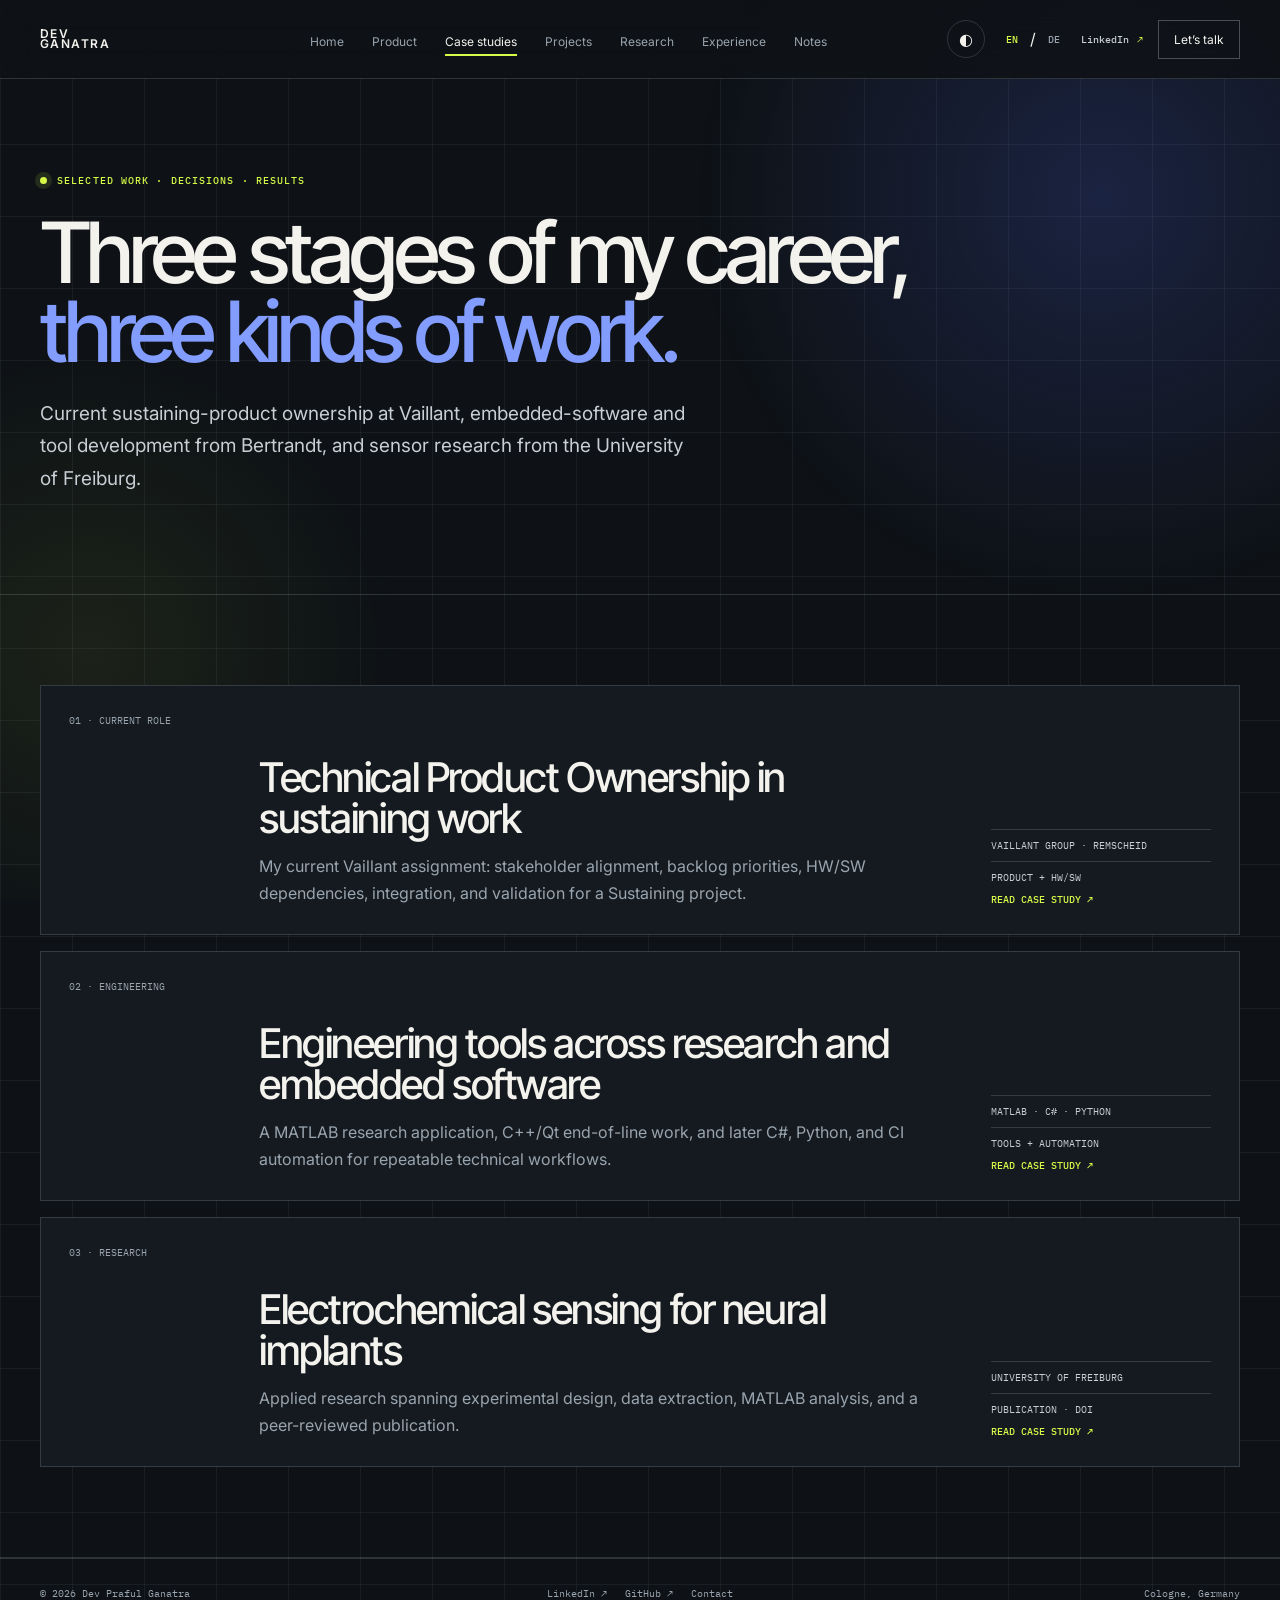
==== commit 1adfe521: "Make bilingual portfolio copy more relevant" ====
--- a/case-studies/index.html
+++ b/case-studies/index.html
@@ -1,21 +1,21 @@
 <!doctype html>
-<html lang="en" data-title-en="Case Studies — Dev Ganatra" data-title-de="Fallstudien — Dev Ganatra" data-description-en="Selected product, engineering, and research case studies by Dev Ganatra." data-description-de="Ausgewählte Produkt-, Engineering- und Forschungsprojekte von Dev Ganatra." data-canonical="https://devganatra.github.io/case-studies/">
+<html lang="en" data-title-en="Case Studies — Dev Ganatra" data-title-de="Fallstudien — Dev Ganatra" data-description-en="Case studies from Dev Ganatra’s current Vaillant assignment, embedded-software and engineering-tool work at Bertrandt, and sensor research at the University of Freiburg." data-description-de="Fallstudien aus Dev Ganatras aktueller Aufgabe bei Vaillant, seiner Embedded-Software- und Engineering-Tool-Arbeit bei Bertrandt sowie der Sensorforschung an der Universität Freiburg." data-canonical="https://devganatra.github.io/case-studies/">
 <head>
   <meta charset="UTF-8" /><meta name="viewport" content="width=device-width, initial-scale=1.0" />
   <meta name="description" content="Selected product, engineering, and research case studies by Dev Ganatra." /><meta name="robots" content="index, follow, max-image-preview:large" /><meta name="theme-color" content="#0e1216" />
   <meta property="og:type" content="website" /><meta property="og:url" content="https://devganatra.github.io/case-studies/" /><meta property="og:site_name" content="Dev Ganatra" /><meta property="og:title" content="Case Studies — Dev Ganatra" /><meta property="og:description" content="Selected product, engineering, and research case studies by Dev Ganatra." /><meta property="og:locale" content="en_GB" />
   <meta name="twitter:card" content="summary_large_image" /><meta name="twitter:title" content="Case Studies — Dev Ganatra" /><meta name="twitter:description" content="Selected product, engineering, and research case studies by Dev Ganatra." />
   <meta property="og:image" content="https://devganatra.github.io/assets/og.png" /><meta property="og:image:width" content="1200" /><meta property="og:image:height" content="630" /><meta property="og:image:alt" content="Dev Ganatra — Product and Engineering" /><meta name="twitter:image" content="https://devganatra.github.io/assets/og.png" /><title>Case Studies — Dev Ganatra</title><link rel="canonical" href="https://devganatra.github.io/case-studies/" /><link rel="alternate" hreflang="en" href="https://devganatra.github.io/case-studies/?lang=en" /><link rel="alternate" hreflang="de" href="https://devganatra.github.io/case-studies/?lang=de" /><link rel="alternate" hreflang="x-default" href="https://devganatra.github.io/case-studies/" />
-  <link rel="preconnect" href="https://fonts.googleapis.com" /><link rel="preconnect" href="https://fonts.gstatic.com" crossorigin /><link href="https://fonts.googleapis.com/css2?family=IBM+Plex+Mono:wght@400;500&family=Inter:wght@400;500;600&family=Inter+Tight:wght@400;500;600&display=swap" rel="stylesheet" /><link rel="icon" href="/assets/icon.svg" type="image/svg+xml" /><link rel="stylesheet" href="/styles.css?v=38" />
+  <link rel="preconnect" href="https://fonts.googleapis.com" /><link rel="preconnect" href="https://fonts.gstatic.com" crossorigin /><link href="https://fonts.googleapis.com/css2?family=IBM+Plex+Mono:wght@400;500&family=Inter:wght@400;500;600&family=Inter+Tight:wght@400;500;600&display=swap" rel="stylesheet" /><link rel="icon" href="/assets/icon.svg" type="image/svg+xml" /><link rel="stylesheet" href="/styles.css?v=39" />
 </head>
 <body data-page="cases">
   <a class="skip-link" href="#content" data-en="Skip to content" data-de="Zum Inhalt springen">Skip to content</a>
   <header class="site-header"><div class="shell header-inner"><a class="wordmark" href="/" data-internal aria-label="Dev Ganatra home"><span>DEV</span><span>GANATRA</span></a><nav class="primary-nav" data-primary-navigation aria-label="Primary navigation" data-aria-en="Primary navigation" data-aria-de="Hauptnavigation"><a href="/" data-internal data-nav-page="home" data-en="Home" data-de="Start">Home</a><a href="/product/" data-internal data-nav-page="product" data-en="Product" data-de="Produkt">Product</a><a href="/case-studies/" data-internal data-nav-page="cases" data-en="Case studies" data-de="Fallstudien">Case studies</a><a href="/projects/" data-internal data-nav-page="projects" data-en="Projects" data-de="Projekte">Projects</a><a href="/research/" data-internal data-nav-page="research" data-en="Research" data-de="Forschung">Research</a><a href="/experience/" data-internal data-nav-page="experience" data-en="Experience" data-de="Beruflicher Werdegang">Experience</a><a href="/notes/" data-internal data-nav-page="notes" data-en="Notes" data-de="Fachbeiträge">Notes</a><div class="mobile-nav-actions"><div class="language-switch"><button type="button" data-language="en">EN</button><span>/</span><button type="button" data-language="de">DE</button></div><button class="theme-toggle" type="button" data-theme-toggle aria-label="Switch colour theme" data-aria-en="Switch colour theme" data-aria-de="Farbschema wechseln">◐</button></div></nav><div class="header-actions"><button class="theme-toggle" type="button" data-theme-toggle aria-label="Switch colour theme" data-aria-en="Switch colour theme" data-aria-de="Farbschema wechseln">◐</button><div class="language-switch"><button type="button" data-language="en">EN</button><span>/</span><button type="button" data-language="de">DE</button></div><a class="linkedin-link" href="https://www.linkedin.com/in/devganatra" target="_blank" rel="noreferrer">LinkedIn <b>↗</b></a><a class="header-cta" href="/#contact" data-internal data-en="Let’s talk" data-de="Kontakt">Let’s talk</a><button class="menu-toggle" type="button" data-menu-toggle aria-expanded="false" aria-label="Open navigation" data-aria-en="Open navigation" data-aria-de="Navigation öffnen">☰</button></div></div></header>
   <main id="content">
-    <section class="page-hero"><div class="shell"><span class="eyebrow" data-en="Selected work · Decisions · Results" data-de="Ausgewählte Arbeiten · Entscheidungen · Ergebnisse">Selected work · Decisions · Evidence</span><h1><span data-en="A closer look at " data-de="Ein genauerer Blick auf ">A closer look at </span><em data-en="how I work." data-de="meine Arbeitsweise.">how I work.</em></h1><p class="page-lead" data-en="Three examples from product ownership, engineering tools, and applied research. Each focuses on the problem, my contribution, and the result." data-de="Drei Beispiele aus Product Ownership, Engineering-Tools und angewandter Forschung. Im Mittelpunkt stehen die Aufgabe, mein Beitrag und das Ergebnis.">Three stories across product ownership, engineering tools, and applied research.</p></div></section>
+    <section class="page-hero"><div class="shell"><span class="eyebrow" data-en="Selected work · Decisions · Results" data-de="Ausgewählte Arbeiten · Entscheidungen · Ergebnisse">Selected work · Decisions · Evidence</span><h1><span data-en="Three stages of my career, " data-de="Drei Stationen meines Berufswegs, ">A closer look at </span><em data-en="three kinds of work." data-de="drei Arten von Arbeit.">how I work.</em></h1><p class="page-lead" data-en="Current sustaining-product ownership at Vaillant, embedded-software and tool development from Bertrandt, and sensor research from the University of Freiburg." data-de="Aktuelle Produktverantwortung im Sustaining-Umfeld bei Vaillant, Embedded-Software- und Toolentwicklung bei Bertrandt sowie Sensorforschung an der Universität Freiburg.">Three stories across product ownership, engineering tools, and applied research.</p></div></section>
     <section class="content-section"><div class="shell case-index">
-      <a class="case-index-card reveal" href="/case-studies/connected-climate-products/" data-internal><span data-en="01 · CURRENT ROLE" data-de="01 · AKTUELLE ROLLE">01 · CURRENT ROLE</span><div><h2 data-en="Directing connected climate products" data-de="Vernetzte Klimaprodukte ausrichten">Directing connected climate products</h2><p data-en="How technical product ownership connects stakeholder intent, embedded-system constraints, delivery priorities, and useful feedback." data-de="Wie technische Produktverantwortung Stakeholder-Ziele, Grenzen eingebetteter Systeme, Umsetzungsprioritäten und nützliches Feedback verbindet.">How technical product ownership connects stakeholder intent, embedded-system constraints, delivery priorities, and useful feedback.</p></div><div class="case-index-proof"><span>VAILLANT GROUP · REMSCHEID</span><span>PRODUCT + HW/SW</span><strong data-en="READ CASE STUDY ↗" data-de="FALLSTUDIE LESEN ↗">READ CASE STUDY ↗</strong></div></a>
-      <a class="case-index-card reveal" href="/case-studies/engineering-tools/" data-internal><span data-en="02 · ENGINEERING" data-de="02 · ENGINEERING">02 · ENGINEERING</span><div><h2 data-en="Turning repeated analysis into engineering tools" data-de="Wiederkehrende Analysen in Engineering-Tools verwandeln">Turning repeated analysis into engineering tools</h2><p data-en="From MATLAB analysis apps to C# and Python automation: making specialist workflows more repeatable, visible, and usable." data-de="Von MATLAB-Analyse-Apps bis zu C#- und Python-Automatisierung: fachliche Arbeitsabläufe wiederholbar, transparent und leicht nutzbar machen.">From MATLAB analysis apps to C# and Python automation.</p></div><div class="case-index-proof"><span>MATLAB · C# · PYTHON</span><span data-en="TOOLS + AUTOMATION" data-de="WERKZEUGE + AUTOMATISIERUNG">TOOLS + AUTOMATION</span><strong data-en="READ CASE STUDY ↗" data-de="FALLSTUDIE LESEN ↗">READ CASE STUDY ↗</strong></div></a>
+      <a class="case-index-card reveal" href="/case-studies/connected-climate-products/" data-internal><span data-en="01 · CURRENT ROLE" data-de="01 · AKTUELLE ROLLE">01 · CURRENT ROLE</span><div><h2 data-en="Technical Product Ownership in sustaining work" data-de="Technische Produktverantwortung im Sustaining-Umfeld">Directing connected climate products</h2><p data-en="My current Vaillant assignment: stakeholder alignment, backlog priorities, HW/SW dependencies, integration, and validation for a Sustaining project." data-de="Meine aktuelle Aufgabe bei Vaillant: Stakeholder-Abstimmung, Backlog-Prioritäten, HW/SW-Abhängigkeiten, Integration und Validierung in einem Sustaining-Projekt.">How technical product ownership connects stakeholder intent, embedded-system constraints, delivery priorities, and useful feedback.</p></div><div class="case-index-proof"><span>VAILLANT GROUP · REMSCHEID</span><span>PRODUCT + HW/SW</span><strong data-en="READ CASE STUDY ↗" data-de="FALLSTUDIE LESEN ↗">READ CASE STUDY ↗</strong></div></a>
+      <a class="case-index-card reveal" href="/case-studies/engineering-tools/" data-internal><span data-en="02 · ENGINEERING" data-de="02 · ENGINEERING">02 · ENGINEERING</span><div><h2 data-en="Engineering tools across research and embedded software" data-de="Engineering-Tools aus Forschung und Embedded Software">Turning repeated analysis into engineering tools</h2><p data-en="A MATLAB research application, C++/Qt end-of-line work, and later C#, Python, and CI automation for repeatable technical workflows." data-de="Eine MATLAB-Forschungsanwendung, C++/Qt-End-of-Line-Arbeit sowie spätere Automatisierung mit C#, Python und CI für wiederholbare technische Abläufe.">From MATLAB analysis apps to C# and Python automation.</p></div><div class="case-index-proof"><span>MATLAB · C# · PYTHON</span><span data-en="TOOLS + AUTOMATION" data-de="WERKZEUGE + AUTOMATISIERUNG">TOOLS + AUTOMATION</span><strong data-en="READ CASE STUDY ↗" data-de="FALLSTUDIE LESEN ↗">READ CASE STUDY ↗</strong></div></a>
       <a class="case-index-card reveal" href="/case-studies/neural-implant-sensing/" data-internal><span data-en="03 · RESEARCH" data-de="03 · FORSCHUNG">03 · RESEARCH</span><div><h2 data-en="Electrochemical sensing for neural implants" data-de="Elektrochemische Sensorik für neuronale Implantate">Electrochemical sensing for neural implants</h2><p data-en="Applied research spanning experimental design, data extraction, MATLAB analysis, and a peer-reviewed publication." data-de="Angewandte Forschung von Versuchsplanung und Datenextraktion bis MATLAB-Analyse und begutachteter Publikation.">Applied research spanning experimental design, data extraction, MATLAB analysis, and a peer-reviewed publication.</p></div><div class="case-index-proof"><span data-en="UNIVERSITY OF FREIBURG" data-de="UNIVERSITÄT FREIBURG">UNIVERSITY OF FREIBURG</span><span data-en="PUBLICATION · DOI" data-de="PUBLIKATION · DOI">PUBLICATION · DOI</span><strong data-en="READ CASE STUDY ↗" data-de="FALLSTUDIE LESEN ↗">READ CASE STUDY ↗</strong></div></a>
     </div></section>
   </main>
--- a/styles.css
+++ b/styles.css
@@ -466,6 +466,7 @@
 
 .contact-section { padding-block: 110px 40px; background: color-mix(in srgb, var(--bg-deep) 78%, transparent); }
 .contact-layout { display: grid; grid-template-columns: 0.8fr 1.2fr; gap: 70px; }
+.contact-layout > * { min-width: 0; }
 .contact-copy h2 { margin: 18px 0 22px; font: 500 clamp(44px, 5.4vw, 78px)/0.95 var(--display); letter-spacing: -0.045em; }
 .contact-copy p { max-width: 480px; color: var(--muted); line-height: 1.7; }
 .contact-links { display: grid; gap: 12px; margin-top: 30px; }
@@ -792,6 +793,9 @@
   .case-footer { align-items: flex-start; flex-direction: column; }
   .career-list article { grid-template-columns: 90px 1fr; }
   .career-list > article > span { grid-column: 2; }
+  .contact-copy h2 { overflow-wrap: anywhere; }
+  .contact-links a { min-width: 0; gap: 12px; }
+  .contact-links b { min-width: 0; overflow-wrap: anywhere; text-align: right; }
   .contact-form { grid-template-columns: 1fr; }
   .form-field-wide { grid-column: auto; }
   .form-actions { align-items: stretch; flex-direction: column; }
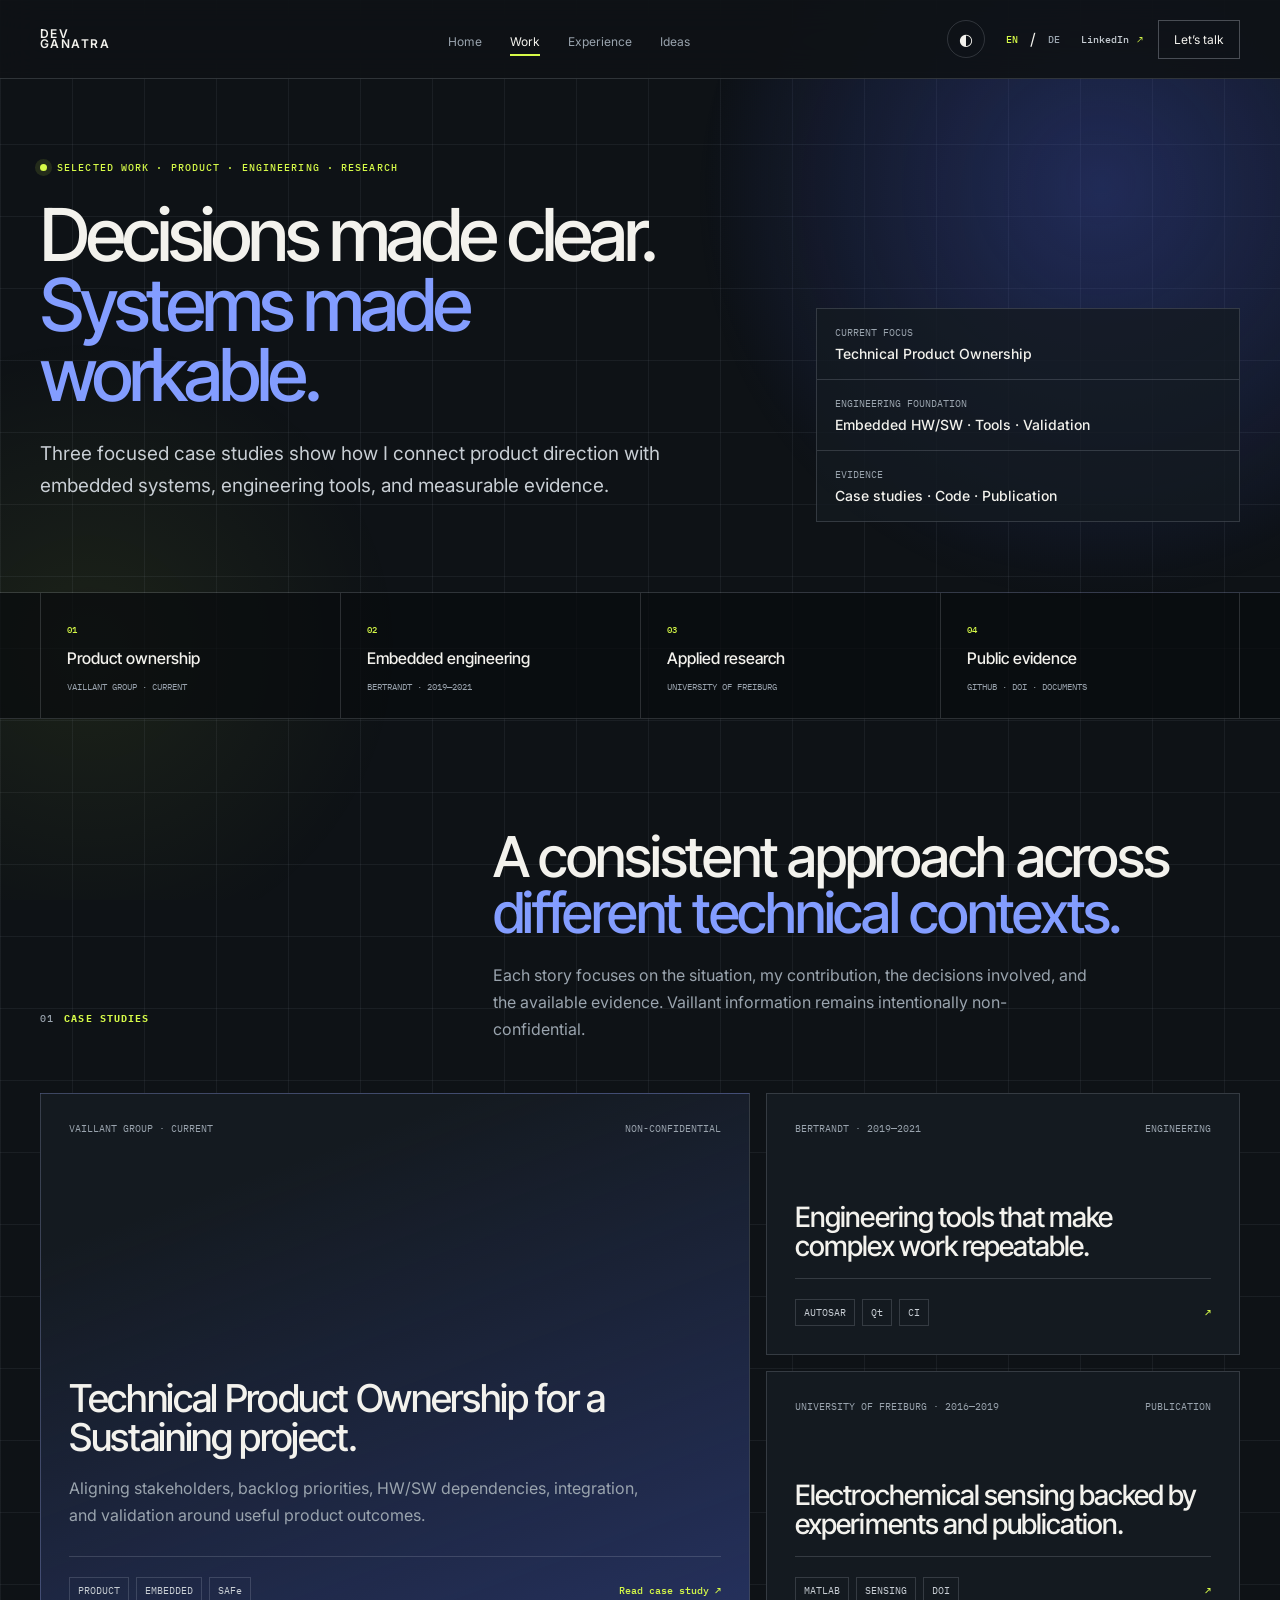
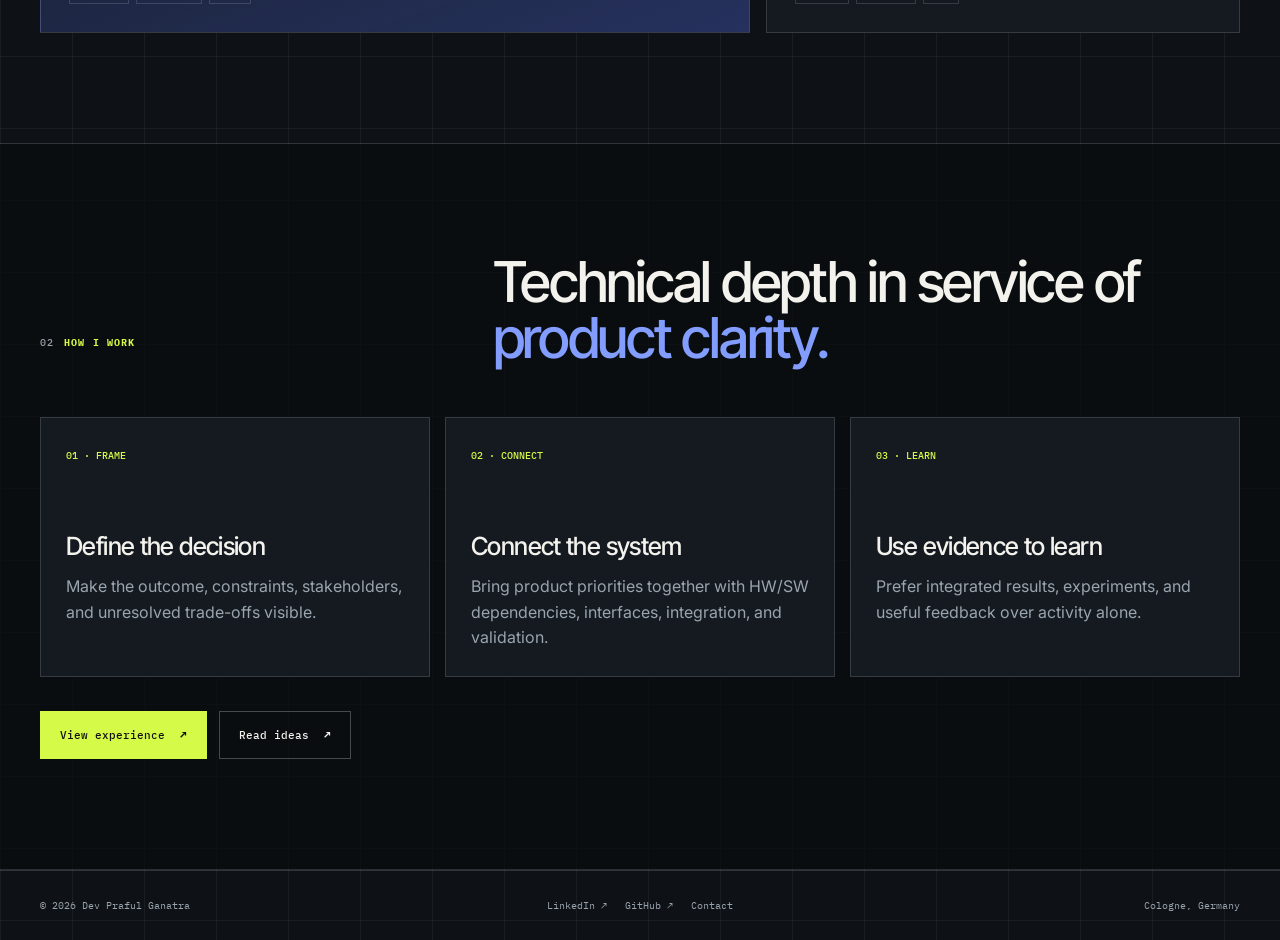
==== commit 5821df6c: "Unify Work and Experience with portfolio redesign" ====
--- a/case-studies/index.html
+++ b/case-studies/index.html
@@ -6,18 +6,74 @@
   <meta property="og:type" content="website" /><meta property="og:url" content="https://devganatra.github.io/case-studies/" /><meta property="og:site_name" content="Dev Ganatra" /><meta property="og:title" content="Case Studies — Dev Ganatra" /><meta property="og:description" content="Selected product, engineering, and research case studies by Dev Ganatra." /><meta property="og:locale" content="en_GB" />
   <meta name="twitter:card" content="summary_large_image" /><meta name="twitter:title" content="Case Studies — Dev Ganatra" /><meta name="twitter:description" content="Selected product, engineering, and research case studies by Dev Ganatra." />
   <meta property="og:image" content="https://devganatra.github.io/assets/og.png" /><meta property="og:image:width" content="1200" /><meta property="og:image:height" content="630" /><meta property="og:image:alt" content="Dev Ganatra — Product and Engineering" /><meta name="twitter:image" content="https://devganatra.github.io/assets/og.png" /><title>Case Studies — Dev Ganatra</title><link rel="canonical" href="https://devganatra.github.io/case-studies/" /><link rel="alternate" hreflang="en" href="https://devganatra.github.io/case-studies/?lang=en" /><link rel="alternate" hreflang="de" href="https://devganatra.github.io/case-studies/?lang=de" /><link rel="alternate" hreflang="x-default" href="https://devganatra.github.io/case-studies/" />
-  <link rel="preconnect" href="https://fonts.googleapis.com" /><link rel="preconnect" href="https://fonts.gstatic.com" crossorigin /><link href="https://fonts.googleapis.com/css2?family=IBM+Plex+Mono:wght@400;500&family=Inter:wght@400;500;600&family=Inter+Tight:wght@400;500;600&display=swap" rel="stylesheet" /><link rel="icon" href="/assets/icon.svg" type="image/svg+xml" /><link rel="stylesheet" href="/styles.css?v=39" />
+  <link rel="preconnect" href="https://fonts.googleapis.com" /><link rel="preconnect" href="https://fonts.gstatic.com" crossorigin /><link href="https://fonts.googleapis.com/css2?family=IBM+Plex+Mono:wght@400;500&family=Inter:wght@400;500;600&family=Inter+Tight:wght@400;500;600&display=swap" rel="stylesheet" /><link rel="icon" href="/assets/icon.svg" type="image/svg+xml" /><link rel="stylesheet" href="/styles.css?v=43" />
 </head>
 <body data-page="cases">
   <a class="skip-link" href="#content" data-en="Skip to content" data-de="Zum Inhalt springen">Skip to content</a>
   <header class="site-header"><div class="shell header-inner"><a class="wordmark" href="/" data-internal aria-label="Dev Ganatra home"><span>DEV</span><span>GANATRA</span></a><nav class="primary-nav" data-primary-navigation aria-label="Primary navigation" data-aria-en="Primary navigation" data-aria-de="Hauptnavigation"><a href="/" data-internal data-nav-page="home" data-en="Home" data-de="Start">Home</a><a href="/product/" data-internal data-nav-page="product" data-en="Product" data-de="Produkt">Product</a><a href="/case-studies/" data-internal data-nav-page="cases" data-en="Case studies" data-de="Fallstudien">Case studies</a><a href="/projects/" data-internal data-nav-page="projects" data-en="Projects" data-de="Projekte">Projects</a><a href="/research/" data-internal data-nav-page="research" data-en="Research" data-de="Forschung">Research</a><a href="/experience/" data-internal data-nav-page="experience" data-en="Experience" data-de="Beruflicher Werdegang">Experience</a><a href="/notes/" data-internal data-nav-page="notes" data-en="Notes" data-de="Fachbeiträge">Notes</a><div class="mobile-nav-actions"><div class="language-switch"><button type="button" data-language="en">EN</button><span>/</span><button type="button" data-language="de">DE</button></div><button class="theme-toggle" type="button" data-theme-toggle aria-label="Switch colour theme" data-aria-en="Switch colour theme" data-aria-de="Farbschema wechseln">◐</button></div></nav><div class="header-actions"><button class="theme-toggle" type="button" data-theme-toggle aria-label="Switch colour theme" data-aria-en="Switch colour theme" data-aria-de="Farbschema wechseln">◐</button><div class="language-switch"><button type="button" data-language="en">EN</button><span>/</span><button type="button" data-language="de">DE</button></div><a class="linkedin-link" href="https://www.linkedin.com/in/devganatra" target="_blank" rel="noreferrer">LinkedIn <b>↗</b></a><a class="header-cta" href="/#contact" data-internal data-en="Let’s talk" data-de="Kontakt">Let’s talk</a><button class="menu-toggle" type="button" data-menu-toggle aria-expanded="false" aria-label="Open navigation" data-aria-en="Open navigation" data-aria-de="Navigation öffnen">☰</button></div></div></header>
   <main id="content">
-    <section class="page-hero"><div class="shell"><span class="eyebrow" data-en="Selected work · Decisions · Results" data-de="Ausgewählte Arbeiten · Entscheidungen · Ergebnisse">Selected work · Decisions · Evidence</span><h1><span data-en="Three stages of my career, " data-de="Drei Stationen meines Berufswegs, ">A closer look at </span><em data-en="three kinds of work." data-de="drei Arten von Arbeit.">how I work.</em></h1><p class="page-lead" data-en="Current sustaining-product ownership at Vaillant, embedded-software and tool development from Bertrandt, and sensor research from the University of Freiburg." data-de="Aktuelle Produktverantwortung im Sustaining-Umfeld bei Vaillant, Embedded-Software- und Toolentwicklung bei Bertrandt sowie Sensorforschung an der Universität Freiburg.">Three stories across product ownership, engineering tools, and applied research.</p></div></section>
-    <section class="content-section"><div class="shell case-index">
-      <a class="case-index-card reveal" href="/case-studies/connected-climate-products/" data-internal><span data-en="01 · CURRENT ROLE" data-de="01 · AKTUELLE ROLLE">01 · CURRENT ROLE</span><div><h2 data-en="Technical Product Ownership in sustaining work" data-de="Technische Produktverantwortung im Sustaining-Umfeld">Directing connected climate products</h2><p data-en="My current Vaillant assignment: stakeholder alignment, backlog priorities, HW/SW dependencies, integration, and validation for a Sustaining project." data-de="Meine aktuelle Aufgabe bei Vaillant: Stakeholder-Abstimmung, Backlog-Prioritäten, HW/SW-Abhängigkeiten, Integration und Validierung in einem Sustaining-Projekt.">How technical product ownership connects stakeholder intent, embedded-system constraints, delivery priorities, and useful feedback.</p></div><div class="case-index-proof"><span>VAILLANT GROUP · REMSCHEID</span><span>PRODUCT + HW/SW</span><strong data-en="READ CASE STUDY ↗" data-de="FALLSTUDIE LESEN ↗">READ CASE STUDY ↗</strong></div></a>
-      <a class="case-index-card reveal" href="/case-studies/engineering-tools/" data-internal><span data-en="02 · ENGINEERING" data-de="02 · ENGINEERING">02 · ENGINEERING</span><div><h2 data-en="Engineering tools across research and embedded software" data-de="Engineering-Tools aus Forschung und Embedded Software">Turning repeated analysis into engineering tools</h2><p data-en="A MATLAB research application, C++/Qt end-of-line work, and later C#, Python, and CI automation for repeatable technical workflows." data-de="Eine MATLAB-Forschungsanwendung, C++/Qt-End-of-Line-Arbeit sowie spätere Automatisierung mit C#, Python und CI für wiederholbare technische Abläufe.">From MATLAB analysis apps to C# and Python automation.</p></div><div class="case-index-proof"><span>MATLAB · C# · PYTHON</span><span data-en="TOOLS + AUTOMATION" data-de="WERKZEUGE + AUTOMATISIERUNG">TOOLS + AUTOMATION</span><strong data-en="READ CASE STUDY ↗" data-de="FALLSTUDIE LESEN ↗">READ CASE STUDY ↗</strong></div></a>
-      <a class="case-index-card reveal" href="/case-studies/neural-implant-sensing/" data-internal><span data-en="03 · RESEARCH" data-de="03 · FORSCHUNG">03 · RESEARCH</span><div><h2 data-en="Electrochemical sensing for neural implants" data-de="Elektrochemische Sensorik für neuronale Implantate">Electrochemical sensing for neural implants</h2><p data-en="Applied research spanning experimental design, data extraction, MATLAB analysis, and a peer-reviewed publication." data-de="Angewandte Forschung von Versuchsplanung und Datenextraktion bis MATLAB-Analyse und begutachteter Publikation.">Applied research spanning experimental design, data extraction, MATLAB analysis, and a peer-reviewed publication.</p></div><div class="case-index-proof"><span data-en="UNIVERSITY OF FREIBURG" data-de="UNIVERSITÄT FREIBURG">UNIVERSITY OF FREIBURG</span><span data-en="PUBLICATION · DOI" data-de="PUBLIKATION · DOI">PUBLICATION · DOI</span><strong data-en="READ CASE STUDY ↗" data-de="FALLSTUDIE LESEN ↗">READ CASE STUDY ↗</strong></div></a>
-    </div></section>
+    <section class="page-hero work-hero">
+      <div class="shell page-hero-grid">
+        <div>
+          <span class="eyebrow" data-en="Selected work · Product · Engineering · Research" data-de="Ausgewählte Arbeiten · Produkt · Engineering · Forschung">Selected work · Product · Engineering · Research</span>
+          <h1><span data-en="Decisions made clear. " data-de="Klare Entscheidungen. ">Decisions made clear. </span><em data-en="Systems made workable." data-de="Umsetzbare Systeme.">Systems made workable.</em></h1>
+          <p class="page-lead" data-en="Three focused case studies show how I connect product direction with embedded systems, engineering tools, and measurable evidence." data-de="Drei fokussierte Fallstudien zeigen, wie ich Produktausrichtung mit Embedded Systems, Engineering-Tools und belastbaren Ergebnissen verbinde.">Three focused case studies show how I connect product direction with embedded systems, engineering tools, and measurable evidence.</p>
+        </div>
+        <aside class="page-summary">
+          <div><span data-en="Current focus" data-de="Aktueller Fokus">Current focus</span><strong data-en="Technical Product Ownership" data-de="Technische Produktverantwortung">Technical Product Ownership</strong></div>
+          <div><span data-en="Engineering foundation" data-de="Technische Grundlage">Engineering foundation</span><strong>Embedded HW/SW · Tools · Validation</strong></div>
+          <div><span data-en="Evidence" data-de="Nachweise">Evidence</span><strong data-en="Case studies · Code · Publication" data-de="Fallstudien · Code · Publikation">Case studies · Code · Publication</strong></div>
+        </aside>
+      </div>
+    </section>
+
+    <section class="proof-strip" aria-label="Work overview">
+      <div class="shell proof-grid">
+        <div><span>01</span><strong data-en="Product ownership" data-de="Produktverantwortung">Product ownership</strong><small>VAILLANT GROUP · CURRENT</small></div>
+        <div><span>02</span><strong data-en="Embedded engineering" data-de="Embedded Engineering">Embedded engineering</strong><small>BERTRANDT · 2019—2021</small></div>
+        <div><span>03</span><strong data-en="Applied research" data-de="Angewandte Forschung">Applied research</strong><small data-en="UNIVERSITY OF FREIBURG" data-de="UNIVERSITÄT FREIBURG">UNIVERSITY OF FREIBURG</small></div>
+        <div><span>04</span><strong data-en="Public evidence" data-de="Öffentliche Nachweise">Public evidence</strong><small>GITHUB · DOI · DOCUMENTS</small></div>
+      </div>
+    </section>
+
+    <section class="section">
+      <div class="shell">
+        <div class="section-heading reveal">
+          <div><span class="section-kicker"><span>01</span><b data-en="Case studies" data-de="Fallstudien">Case studies</b></span></div>
+          <div><h2><span data-en="A consistent approach across " data-de="Ein konsistenter Ansatz über ">A consistent approach across </span><em data-en="different technical contexts." data-de="unterschiedliche technische Kontexte hinweg.">different technical contexts.</em></h2><p data-en="Each story focuses on the situation, my contribution, the decisions involved, and the available evidence. Vaillant information remains intentionally non-confidential." data-de="Jede Fallstudie beschreibt Ausgangslage, meinen Beitrag, die relevanten Entscheidungen und verfügbare Nachweise. Informationen zu Vaillant bleiben bewusst frei von vertraulichen Inhalten.">Each story focuses on the situation, my contribution, the decisions involved, and the available evidence.</p></div>
+        </div>
+        <div class="featured-grid">
+          <a class="case-card case-card-large reveal" href="/case-studies/connected-climate-products/" data-internal>
+            <div class="case-meta"><span data-en="VAILLANT GROUP · CURRENT" data-de="VAILLANT GROUP · AKTUELL">VAILLANT GROUP · CURRENT</span><span data-en="NON-CONFIDENTIAL" data-de="OHNE VERTRAULICHE INHALTE">NON-CONFIDENTIAL</span></div>
+            <h3 data-en="Technical Product Ownership for a Sustaining project." data-de="Technische Produktverantwortung in einem Sustaining-Projekt.">Technical Product Ownership for a Sustaining project.</h3>
+            <p data-en="Aligning stakeholders, backlog priorities, HW/SW dependencies, integration, and validation around useful product outcomes." data-de="Stakeholder, Backlog-Prioritäten, HW/SW-Abhängigkeiten, Integration und Validierung auf belastbare Produktergebnisse ausrichten.">Aligning stakeholders, backlog priorities, HW/SW dependencies, integration, and validation around useful product outcomes.</p>
+            <div class="case-footer"><div class="case-tags"><span>PRODUCT</span><span>EMBEDDED</span><span>SAFe</span></div><b data-en="Read case study ↗" data-de="Fallstudie lesen ↗">Read case study ↗</b></div>
+          </a>
+          <a class="case-card reveal" href="/case-studies/engineering-tools/" data-internal>
+            <div class="case-meta"><span>BERTRANDT · 2019—2021</span><span>ENGINEERING</span></div>
+            <h3 data-en="Engineering tools that make complex work repeatable." data-de="Engineering-Tools, die komplexe Arbeit reproduzierbar machen.">Engineering tools that make complex work repeatable.</h3>
+            <div class="case-footer"><div class="case-tags"><span>AUTOSAR</span><span>Qt</span><span>CI</span></div><b>↗</b></div>
+          </a>
+          <a class="case-card reveal" href="/case-studies/neural-implant-sensing/" data-internal>
+            <div class="case-meta"><span data-en="UNIVERSITY OF FREIBURG · 2016—2019" data-de="UNIVERSITÄT FREIBURG · 2016—2019">UNIVERSITY OF FREIBURG · 2016—2019</span><span data-en="PUBLICATION" data-de="PUBLIKATION">PUBLICATION</span></div>
+            <h3 data-en="Electrochemical sensing backed by experiments and publication." data-de="Elektrochemische Sensorik, belegt durch Experimente und Publikation.">Electrochemical sensing backed by experiments and publication.</h3>
+            <div class="case-footer"><div class="case-tags"><span>MATLAB</span><span>SENSING</span><span>DOI</span></div><b>↗</b></div>
+          </a>
+        </div>
+      </div>
+    </section>
+
+    <section class="section work-principles">
+      <div class="shell">
+        <div class="section-heading reveal"><div><span class="section-kicker"><span>02</span><b data-en="How I work" data-de="Meine Arbeitsweise">How I work</b></span></div><div><h2><span data-en="Technical depth in service of " data-de="Technische Tiefe im Dienst ">Technical depth in service of </span><em data-en="product clarity." data-de="klarer Produktentscheidungen.">product clarity.</em></h2></div></div>
+        <div class="principle-grid">
+          <article class="principle-card reveal"><span>01 · FRAME</span><h3 data-en="Define the decision" data-de="Die Entscheidung klären">Define the decision</h3><p data-en="Make the outcome, constraints, stakeholders, and unresolved trade-offs visible." data-de="Ziel, Randbedingungen, Stakeholder und offene Zielkonflikte sichtbar machen.">Make the outcome, constraints, stakeholders, and unresolved trade-offs visible.</p></article>
+          <article class="principle-card reveal"><span>02 · CONNECT</span><h3 data-en="Connect the system" data-de="Das System verbinden">Connect the system</h3><p data-en="Bring product priorities together with HW/SW dependencies, interfaces, integration, and validation." data-de="Produktprioritäten mit HW/SW-Abhängigkeiten, Schnittstellen, Integration und Validierung verbinden.">Bring product priorities together with HW/SW dependencies, interfaces, integration, and validation.</p></article>
+          <article class="principle-card reveal"><span>03 · LEARN</span><h3 data-en="Use evidence to learn" data-de="Mit Nachweisen lernen">Use evidence to learn</h3><p data-en="Prefer integrated results, experiments, and useful feedback over activity alone." data-de="Integrierte Ergebnisse, Experimente und verwertbares Feedback höher bewerten als reine Aktivität.">Prefer integrated results, experiments, and useful feedback over activity alone.</p></article>
+        </div>
+        <div class="page-actions"><a class="button button-primary" href="/experience/" data-internal><span data-en="View experience" data-de="Werdegang ansehen">View experience</span><b>↗</b></a><a class="button button-quiet" href="/notes/" data-internal><span data-en="Read ideas" data-de="Fachbeiträge lesen">Read ideas</span><b>↗</b></a></div>
+      </div>
+    </section>
   </main>
-  <footer class="site-footer"><div class="shell footer-inner"><span>© <span data-year></span> Dev Praful Ganatra</span><nav><a href="https://www.linkedin.com/in/devganatra" target="_blank" rel="noreferrer">LinkedIn ↗</a><a href="https://github.com/devganatra" target="_blank" rel="noreferrer">GitHub ↗</a><a href="/#contact" data-internal data-en="Contact" data-de="Kontakt">Contact</a></nav><span data-en="Cologne, Germany" data-de="Köln, Deutschland">Cologne, Germany</span></div></footer><div class="reading-progress" data-reading-progress aria-hidden="true"></div><script src="/site.js?v=35"></script>
+  <footer class="site-footer"><div class="shell footer-inner"><span>© <span data-year></span> Dev Praful Ganatra</span><nav><a href="https://www.linkedin.com/in/devganatra" target="_blank" rel="noreferrer">LinkedIn ↗</a><a href="https://github.com/devganatra" target="_blank" rel="noreferrer">GitHub ↗</a><a href="/#contact" data-internal data-en="Contact" data-de="Kontakt">Contact</a></nav><span data-en="Cologne, Germany" data-de="Köln, Deutschland">Cologne, Germany</span></div></footer><div class="reading-progress" data-reading-progress aria-hidden="true"></div><script src="/site.js?v=43"></script>
 </body></html>
--- a/styles.css
+++ b/styles.css
@@ -105,6 +105,9 @@
   gap: 28px;
   font-size: 12px;
 }
+.primary-nav a[href^="/product/"],
+.primary-nav a[href^="/projects/"],
+.primary-nav a[href^="/research/"] { display: none; }
 .primary-nav a {
   position: relative;
   padding: 29px 0 25px;
@@ -196,10 +199,10 @@
 }
 .hero-layout {
   display: grid;
-  grid-template-columns: minmax(0, 1.35fr) minmax(340px, 0.65fr);
-  min-height: 710px;
-  gap: 64px;
-  padding-block: 70px 52px;
+  grid-template-columns: minmax(0, 1.18fr) minmax(340px, 0.72fr);
+  min-height: 660px;
+  gap: clamp(52px, 7vw, 100px);
+  padding-block: 64px;
   align-items: center;
 }
 .hero-copy { min-width: 0; }
@@ -212,7 +215,7 @@
 .hero-copy h1,
 .page-hero h1 {
   margin: 26px 0 28px;
-  font: 500 clamp(56px, 6.8vw, 98px)/0.93 var(--display);
+  font: 500 clamp(54px, 6vw, 86px)/0.96 var(--display);
   letter-spacing: -0.055em;
 }
 .hero-copy h1 em,
@@ -222,7 +225,7 @@
   font-style: normal;
 }
 html[lang="de"] .hero-copy h1 {
-  font-size: clamp(56px, 5.7vw, 82px);
+  font-size: clamp(50px, 5.1vw, 72px);
   letter-spacing: -0.048em;
 }
 html[lang="de"] .page-hero h1 {
@@ -382,6 +385,48 @@
 .assignment-chip strong { display: block; margin: 7px 0; font: 500 22px var(--display); }
 .assignment-chip span { color: var(--soft); font-size: 12px; }
 
+.portrait-card {
+  position: relative;
+  overflow: hidden;
+  border: 1px solid var(--line);
+  background: var(--panel);
+}
+.portrait-card::before {
+  position: absolute;
+  inset: 0;
+  z-index: 1;
+  background: linear-gradient(180deg, transparent 48%, rgba(6, 9, 12, 0.94) 100%);
+  content: "";
+  pointer-events: none;
+}
+.portrait-card img {
+  display: block;
+  width: 100%;
+  aspect-ratio: 4 / 5;
+  object-fit: cover;
+  object-position: 48% center;
+  filter: saturate(0.9) contrast(1.03);
+}
+.portrait-caption {
+  position: absolute;
+  right: 0;
+  bottom: 0;
+  left: 0;
+  z-index: 2;
+  padding: 28px;
+}
+.portrait-caption span { color: var(--lime); font: 500 10px var(--mono); letter-spacing: 0.1em; }
+.portrait-caption strong { display: block; margin: 10px 0 7px; font: 500 24px/1.08 var(--display); }
+.portrait-caption small { color: rgba(243, 242, 237, 0.72); font-size: 11px; line-height: 1.5; }
+
+.proof-strip { border-bottom: 1px solid var(--line); background: color-mix(in srgb, var(--bg-deep) 72%, transparent); }
+.proof-grid { display: grid; grid-template-columns: repeat(4, 1fr); }
+.proof-grid > div { min-width: 0; padding: 24px 26px; border-left: 1px solid var(--line); }
+.proof-grid > div:last-child { border-right: 1px solid var(--line); }
+.proof-grid span { color: var(--lime); font: 500 9px var(--mono); }
+.proof-grid strong { display: block; margin: 12px 0 6px; font: 500 16px/1.2 var(--display); }
+.proof-grid small { color: var(--muted); font: 400 9px/1.45 var(--mono); text-transform: uppercase; }
+
 .section { padding-block: 110px; border-bottom: 1px solid var(--line); }
 .section-heading {
   display: grid;
@@ -447,6 +492,29 @@
 .case-tags span { padding: 6px 8px; border: 1px solid var(--line); color: var(--soft); font: 400 10px var(--mono); }
 .case-footer b { color: var(--lime); font: 500 10px var(--mono); }
 
+.ideas-section { background: color-mix(in srgb, var(--bg-deep) 76%, transparent); }
+.ideas-layout { display: grid; grid-template-columns: minmax(0, 1.25fr) minmax(320px, 0.75fr); gap: 16px; }
+.idea-feature {
+  min-height: 440px;
+  display: flex;
+  flex-direction: column;
+  padding: clamp(28px, 4vw, 52px);
+  border: 1px solid var(--line);
+  background: linear-gradient(145deg, var(--panel), rgba(67, 85, 174, 0.28));
+}
+.idea-meta,
+.idea-list a > span { color: var(--lime); font: 500 10px var(--mono); letter-spacing: 0.06em; }
+.idea-feature h3 { max-width: 760px; margin: auto 0 20px; font: 500 clamp(40px, 4.8vw, 68px)/0.98 var(--display); letter-spacing: -0.045em; }
+.idea-feature p { max-width: 680px; margin: 0 0 32px; color: var(--soft); font-size: 16px; line-height: 1.7; }
+.idea-feature strong { display: flex; justify-content: space-between; padding-top: 18px; border-top: 1px solid var(--line); color: var(--lime); font: 500 10px var(--mono); }
+.idea-list { display: grid; border-top: 1px solid var(--line); }
+.idea-list a { position: relative; display: grid; grid-template-columns: 1fr auto; gap: 18px; align-content: center; min-height: 160px; padding: 26px; border: 1px solid var(--line); border-top: 0; background: color-mix(in srgb, var(--panel) 74%, transparent); transition: background 180ms ease, border-color 180ms ease; }
+.idea-list a:hover { border-color: var(--line-strong); background: var(--panel); }
+.idea-list h3 { grid-column: 1; margin: 8px 0 0; font: 500 25px/1.08 var(--display); letter-spacing: -0.025em; }
+.idea-list a > b { grid-column: 2; grid-row: 1 / 3; align-self: center; color: var(--lime); }
+.idea-list .idea-archive { min-height: 90px; display: flex; align-items: center; justify-content: space-between; color: var(--ink); font: 500 11px var(--mono); }
+.idea-list .idea-archive > span { color: inherit; font: inherit; letter-spacing: 0; }
+
 .career-preview { display: grid; grid-template-columns: 0.8fr 1.2fr; gap: 70px; }
 .career-copy h2 { margin: 18px 0 22px; font: 500 clamp(40px, 4.4vw, 65px)/1 var(--display); letter-spacing: -0.04em; }
 .career-copy p { color: var(--muted); line-height: 1.7; }
@@ -463,6 +531,22 @@
 .career-list h3 { margin: 0 0 7px; font-size: 17px; font-weight: 500; }
 .career-list p { margin: 0; color: var(--muted); font-size: 13px; line-height: 1.55; }
 .career-list > article > span { color: var(--soft); font: 400 10px var(--mono); }
+.career-list-expanded article {
+  grid-template-columns: 130px minmax(0, 1fr) 90px;
+  gap: 34px;
+  padding: 34px 28px;
+  transition: background 180ms ease, border-color 180ms ease;
+}
+.career-list-expanded article:hover { background: color-mix(in srgb, var(--panel) 72%, transparent); }
+.career-list-expanded .career-current {
+  border: 1px solid var(--line-strong);
+  background: linear-gradient(135deg, rgba(67, 85, 174, 0.22), color-mix(in srgb, var(--panel) 76%, transparent));
+}
+.career-list-expanded h3 { font: 500 clamp(25px, 3vw, 38px)/1 var(--display); letter-spacing: -0.03em; }
+.career-list-expanded strong { display: block; margin: 10px 0 14px; color: var(--blue); font-size: 13px; font-weight: 500; }
+.career-list-expanded p { max-width: 760px; font-size: 15px; line-height: 1.7; }
+.career-tags { display: flex; flex-wrap: wrap; gap: 7px; margin-top: 18px; }
+.career-tags span { padding: 6px 8px; border: 1px solid var(--line); color: var(--soft); font: 400 9px var(--mono); }
 
 .contact-section { padding-block: 110px 40px; background: color-mix(in srgb, var(--bg-deep) 78%, transparent); }
 .contact-layout { display: grid; grid-template-columns: 0.8fr 1.2fr; gap: 70px; }
@@ -516,8 +600,10 @@
 .footer-inner nav { display: flex; gap: 18px; }
 .footer-inner > span:last-child { text-align: right; }
 
-.page-hero { padding-block: 95px 80px; border-bottom: 1px solid var(--line); }
-.page-hero h1 { max-width: 1050px; font-size: clamp(56px, 6.6vw, 94px); }
+.page-hero { padding-block: 82px 70px; border-bottom: 1px solid var(--line); }
+.page-hero h1 { max-width: 1050px; font-size: clamp(52px, 5.7vw, 82px); }
+.ideas-hero h1 { max-width: 920px; }
+.ideas-hero .page-lead { max-width: 760px; }
 .page-hero-grid { display: grid; grid-template-columns: 1.25fr 0.75fr; gap: 70px; align-items: end; }
 .page-lead { max-width: 660px; color: var(--soft); font-size: 19px; line-height: 1.7; }
 .page-summary { border: 1px solid var(--line); background: color-mix(in srgb, var(--panel) 78%, transparent); }
@@ -525,6 +611,16 @@
 .page-summary div:last-child { border-bottom: 0; }
 .page-summary span { display: block; color: var(--muted); font: 400 10px var(--mono); text-transform: uppercase; }
 .page-summary strong { display: block; margin-top: 6px; font-size: 14px; font-weight: 500; }
+.work-hero,
+.experience-hero {
+  background:
+    radial-gradient(circle at 86% 20%, rgba(58, 77, 177, 0.2), transparent 34%),
+    transparent;
+}
+.work-hero .page-lead,
+.experience-hero .page-lead { max-width: 720px; }
+.work-principles,
+.experience-credentials { background: color-mix(in srgb, var(--bg-deep) 76%, transparent); }
 
 .content-section { padding-block: 90px; border-bottom: 1px solid var(--line); }
 .content-heading { display: grid; grid-template-columns: 0.55fr 1.45fr; gap: 50px; margin-bottom: 45px; }
@@ -668,6 +764,7 @@
 .note-card h2 { margin: auto 0 18px; font: 500 31px/1.02 var(--display); letter-spacing: -0.035em; }
 .note-card p { margin: 0 0 25px; color: var(--muted); line-height: 1.65; }
 .note-card a { display: flex; justify-content: space-between; padding-top: 16px; border-top: 1px solid var(--line); color: var(--lime); font: 500 10px var(--mono); }
+.note-card-latest { background: linear-gradient(145deg, var(--panel), rgba(67, 85, 174, 0.28)); border-color: var(--line-strong); }
 .article-layout { display: grid; grid-template-columns: 220px minmax(0, 720px); justify-content: center; gap: 70px; padding-block: 90px; }
 .article-aside { position: sticky; top: 110px; align-self: start; color: var(--muted); font: 400 10px/1.8 var(--mono); }
 .article-body h2 { margin: 58px 0 18px; font: 500 35px/1.1 var(--display); letter-spacing: -0.03em; }
@@ -709,6 +806,9 @@
   .linkedin-link { display: none; }
   .hero-layout { grid-template-columns: 1fr; padding-block: 65px; }
   .signal-card { max-width: 700px; }
+  .portrait-card { max-width: 620px; }
+  .proof-grid { grid-template-columns: repeat(2, 1fr); }
+  .proof-grid > div { border-bottom: 1px solid var(--line); }
   .section-heading,
   .career-preview,
   .contact-layout,
@@ -724,6 +824,7 @@
   .case-index-card { grid-template-columns: 120px 1fr; }
   .case-index-proof { grid-column: 2; }
   .publication-feature { grid-template-columns: 1fr; }
+  .ideas-layout { grid-template-columns: 1fr; }
 }
 
 @media (max-width: 840px) {
@@ -763,12 +864,14 @@
     hyphens: manual;
     overflow-wrap: break-word;
   }
+  html[lang="de"] .experience-hero h1 { font-size: clamp(40px, 10vw, 48px); }
   .eyebrow {
     max-width: 100%;
     line-height: 1.5;
     overflow-wrap: anywhere;
   }
   .signal-card { width: 100%; min-width: 0; }
+  .portrait-card { width: 100%; max-width: 520px; }
   .signal-profile { grid-template-columns: 76px minmax(0, 1fr); gap: 15px; }
   .signal-profile img { width: 76px; }
   .signal-profile strong { font-size: 22px; }
@@ -780,6 +883,8 @@
   .signal-card { padding: 21px; }
   .section,
   .content-section { padding-block: 75px; }
+  .proof-grid { grid-template-columns: 1fr; }
+  .proof-grid > div { padding-inline: 20px; border-right: 1px solid var(--line); }
   .section-heading h2,
   .content-heading h2 { font-size: 40px; }
   .route-grid,
@@ -793,6 +898,7 @@
   .case-footer { align-items: flex-start; flex-direction: column; }
   .career-list article { grid-template-columns: 90px 1fr; }
   .career-list > article > span { grid-column: 2; }
+  .career-list-expanded article { gap: 22px; padding: 28px 20px; }
   .contact-copy h2 { overflow-wrap: anywhere; }
   .contact-links a { min-width: 0; gap: 12px; }
   .contact-links b { min-width: 0; overflow-wrap: anywhere; text-align: right; }
@@ -827,6 +933,9 @@
   .article-body p,
   .article-body li { font-size: 16px; }
   .article-next { flex-direction: column; }
+  .idea-feature { min-height: 390px; padding: 24px; }
+  .idea-feature h3 { font-size: 42px; }
+  .idea-list h3 { font-size: 23px; }
 }
 
 @media (prefers-reduced-motion: reduce) {
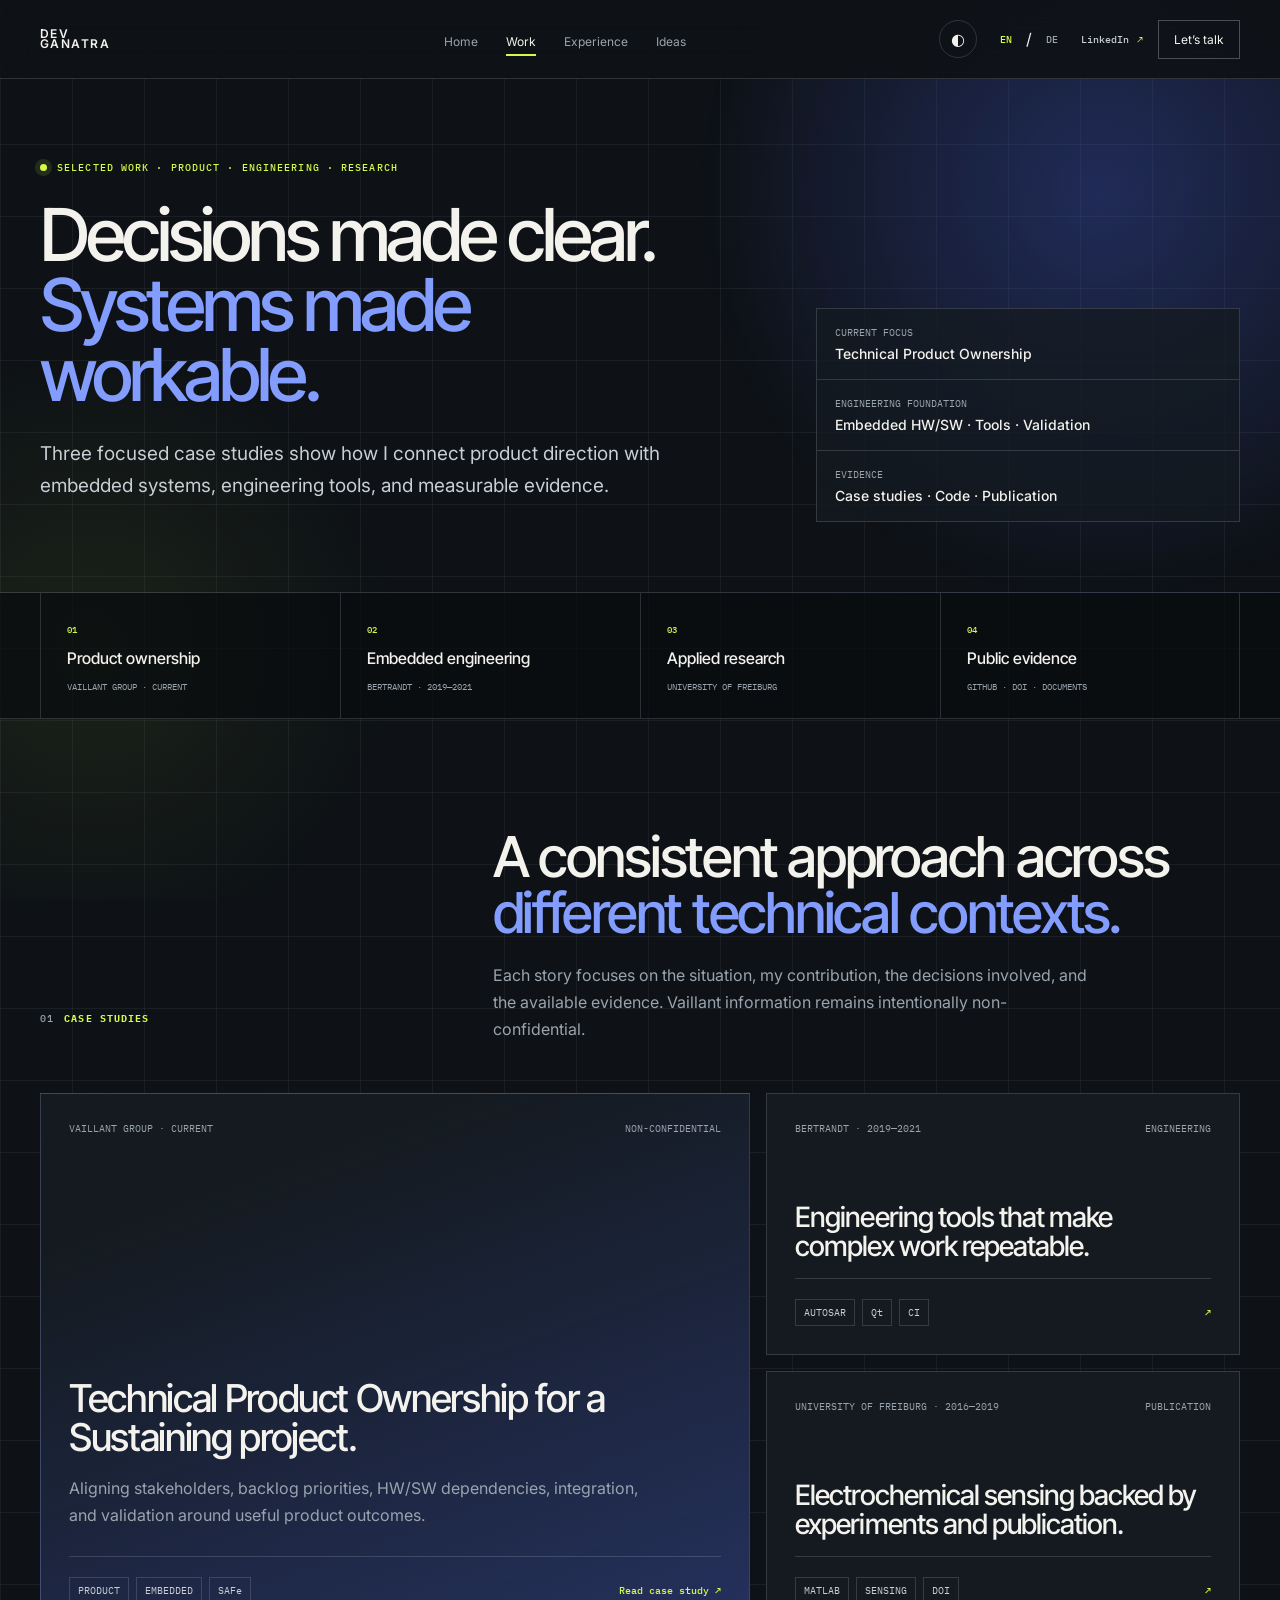
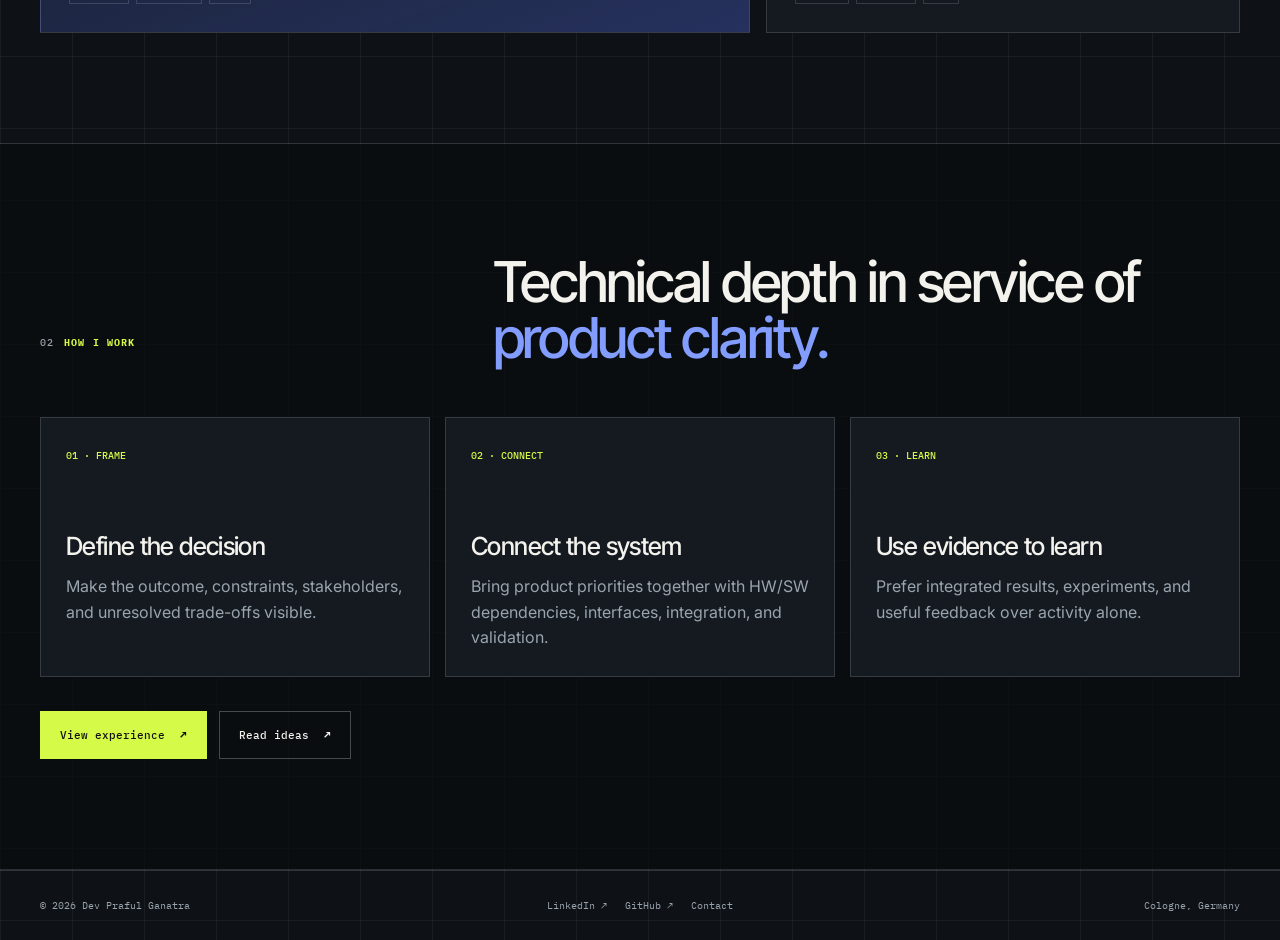
==== commit 9c8cb5ec: "Complete full-site consistency and accessibility audit" ====
--- a/case-studies/index.html
+++ b/case-studies/index.html
@@ -6,7 +6,7 @@
   <meta property="og:type" content="website" /><meta property="og:url" content="https://devganatra.github.io/case-studies/" /><meta property="og:site_name" content="Dev Ganatra" /><meta property="og:title" content="Case Studies — Dev Ganatra" /><meta property="og:description" content="Selected product, engineering, and research case studies by Dev Ganatra." /><meta property="og:locale" content="en_GB" />
   <meta name="twitter:card" content="summary_large_image" /><meta name="twitter:title" content="Case Studies — Dev Ganatra" /><meta name="twitter:description" content="Selected product, engineering, and research case studies by Dev Ganatra." />
   <meta property="og:image" content="https://devganatra.github.io/assets/og.png" /><meta property="og:image:width" content="1200" /><meta property="og:image:height" content="630" /><meta property="og:image:alt" content="Dev Ganatra — Product and Engineering" /><meta name="twitter:image" content="https://devganatra.github.io/assets/og.png" /><title>Case Studies — Dev Ganatra</title><link rel="canonical" href="https://devganatra.github.io/case-studies/" /><link rel="alternate" hreflang="en" href="https://devganatra.github.io/case-studies/?lang=en" /><link rel="alternate" hreflang="de" href="https://devganatra.github.io/case-studies/?lang=de" /><link rel="alternate" hreflang="x-default" href="https://devganatra.github.io/case-studies/" />
-  <link rel="preconnect" href="https://fonts.googleapis.com" /><link rel="preconnect" href="https://fonts.gstatic.com" crossorigin /><link href="https://fonts.googleapis.com/css2?family=IBM+Plex+Mono:wght@400;500&family=Inter:wght@400;500;600&family=Inter+Tight:wght@400;500;600&display=swap" rel="stylesheet" /><link rel="icon" href="/assets/icon.svg" type="image/svg+xml" /><link rel="stylesheet" href="/styles.css?v=43" />
+  <link rel="preconnect" href="https://fonts.googleapis.com" /><link rel="preconnect" href="https://fonts.gstatic.com" crossorigin /><link href="https://fonts.googleapis.com/css2?family=IBM+Plex+Mono:wght@400;500&family=Inter:wght@400;500;600&family=Inter+Tight:wght@400;500;600&display=swap" rel="stylesheet" /><link rel="icon" href="/assets/icon.svg" type="image/svg+xml" /><link rel="stylesheet" href="/styles.css?v=46" />
 </head>
 <body data-page="cases">
   <a class="skip-link" href="#content" data-en="Skip to content" data-de="Zum Inhalt springen">Skip to content</a>
@@ -75,5 +75,5 @@
       </div>
     </section>
   </main>
-  <footer class="site-footer"><div class="shell footer-inner"><span>© <span data-year></span> Dev Praful Ganatra</span><nav><a href="https://www.linkedin.com/in/devganatra" target="_blank" rel="noreferrer">LinkedIn ↗</a><a href="https://github.com/devganatra" target="_blank" rel="noreferrer">GitHub ↗</a><a href="/#contact" data-internal data-en="Contact" data-de="Kontakt">Contact</a></nav><span data-en="Cologne, Germany" data-de="Köln, Deutschland">Cologne, Germany</span></div></footer><div class="reading-progress" data-reading-progress aria-hidden="true"></div><script src="/site.js?v=43"></script>
+  <footer class="site-footer"><div class="shell footer-inner"><span>© <span data-year></span> Dev Praful Ganatra</span><nav><a href="https://www.linkedin.com/in/devganatra" target="_blank" rel="noreferrer">LinkedIn ↗</a><a href="https://github.com/devganatra" target="_blank" rel="noreferrer">GitHub ↗</a><a href="/#contact" data-internal data-en="Contact" data-de="Kontakt">Contact</a></nav><span data-en="Cologne, Germany" data-de="Köln, Deutschland">Cologne, Germany</span></div></footer><div class="reading-progress" data-reading-progress aria-hidden="true"></div><script src="/site.js?v=46"></script>
 </body></html>
--- a/styles.css
+++ b/styles.css
@@ -36,6 +36,10 @@
   color-scheme: light;
 }
 
+:root[data-theme="light"] .skip-link,
+:root[data-theme="light"] .button-primary,
+:root[data-theme="light"] .form-actions button { color: #fff; }
+
 * { box-sizing: border-box; }
 html { scroll-behavior: smooth; }
 body {
@@ -62,6 +66,10 @@
 a { color: inherit; text-decoration: none; }
 button, input, textarea, select { font: inherit; }
 button, a { -webkit-tap-highlight-color: transparent; }
+:where(a, button, input, textarea, select):focus-visible {
+  outline: 3px solid var(--lime);
+  outline-offset: 4px;
+}
 img { max-width: 100%; }
 [hidden] { display: none !important; }
 .shell { width: var(--shell); margin-inline: auto; }
@@ -143,6 +151,9 @@
 }
 .language-switch { display: flex; align-items: center; gap: 6px; }
 .language-switch button {
+  min-width: 28px;
+  min-height: 28px;
+  padding: 4px;
   border: 0;
   background: transparent;
   color: var(--muted);
@@ -435,6 +446,11 @@
   align-items: end;
   margin-bottom: 50px;
 }
+.section-heading > *,
+.ideas-layout > *,
+.idea-list,
+.idea-list a,
+.idea-feature { min-width: 0; }
 .section-heading h2 {
   max-width: 840px;
   margin: 0;
@@ -514,6 +530,12 @@
 .idea-list a > b { grid-column: 2; grid-row: 1 / 3; align-self: center; color: var(--lime); }
 .idea-list .idea-archive { min-height: 90px; display: flex; align-items: center; justify-content: space-between; color: var(--ink); font: 500 11px var(--mono); }
 .idea-list .idea-archive > span { color: inherit; font: inherit; letter-spacing: 0; }
+html[lang="de"] .idea-feature h3,
+html[lang="de"] .idea-list h3,
+html[lang="de"] .section-heading h2 {
+  hyphens: auto;
+  overflow-wrap: break-word;
+}
 
 .career-preview { display: grid; grid-template-columns: 0.8fr 1.2fr; gap: 70px; }
 .career-copy h2 { margin: 18px 0 22px; font: 500 clamp(40px, 4.4vw, 65px)/1 var(--display); letter-spacing: -0.04em; }
@@ -775,7 +797,7 @@
 .article-next { display: flex; justify-content: space-between; gap: 20px; margin-top: 70px; padding-top: 25px; border-top: 1px solid var(--line); font: 500 10px var(--mono); }
 
 .reading-progress { position: fixed; z-index: 80; top: 0; left: 0; width: 100%; height: 2px; transform: scaleX(0); transform-origin: left; background: var(--lime); }
-.reveal { opacity: 0; transform: translateY(18px); transition: opacity 650ms ease, transform 650ms ease; }
+.reveal,
 .reveal.is-visible { opacity: 1; transform: none; }
 
 @media (min-width: 1051px) and (max-width: 1220px) {
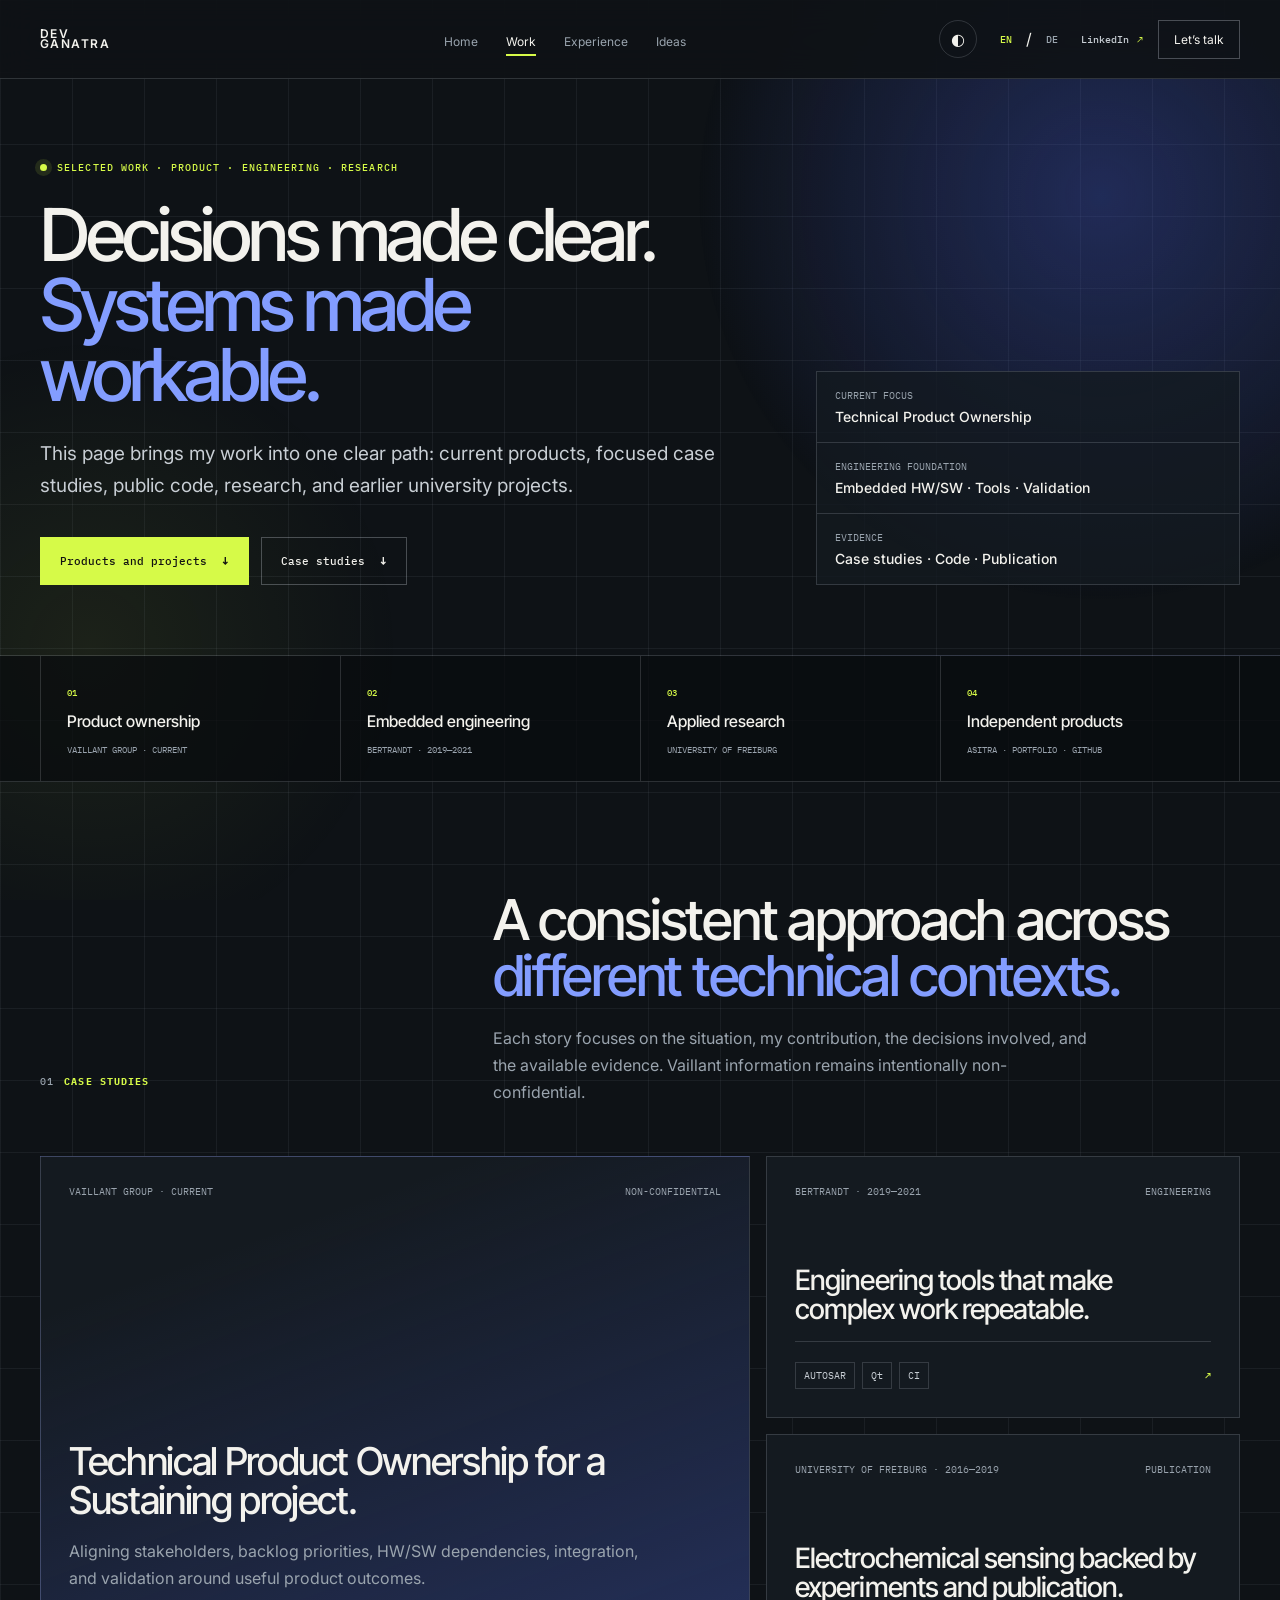
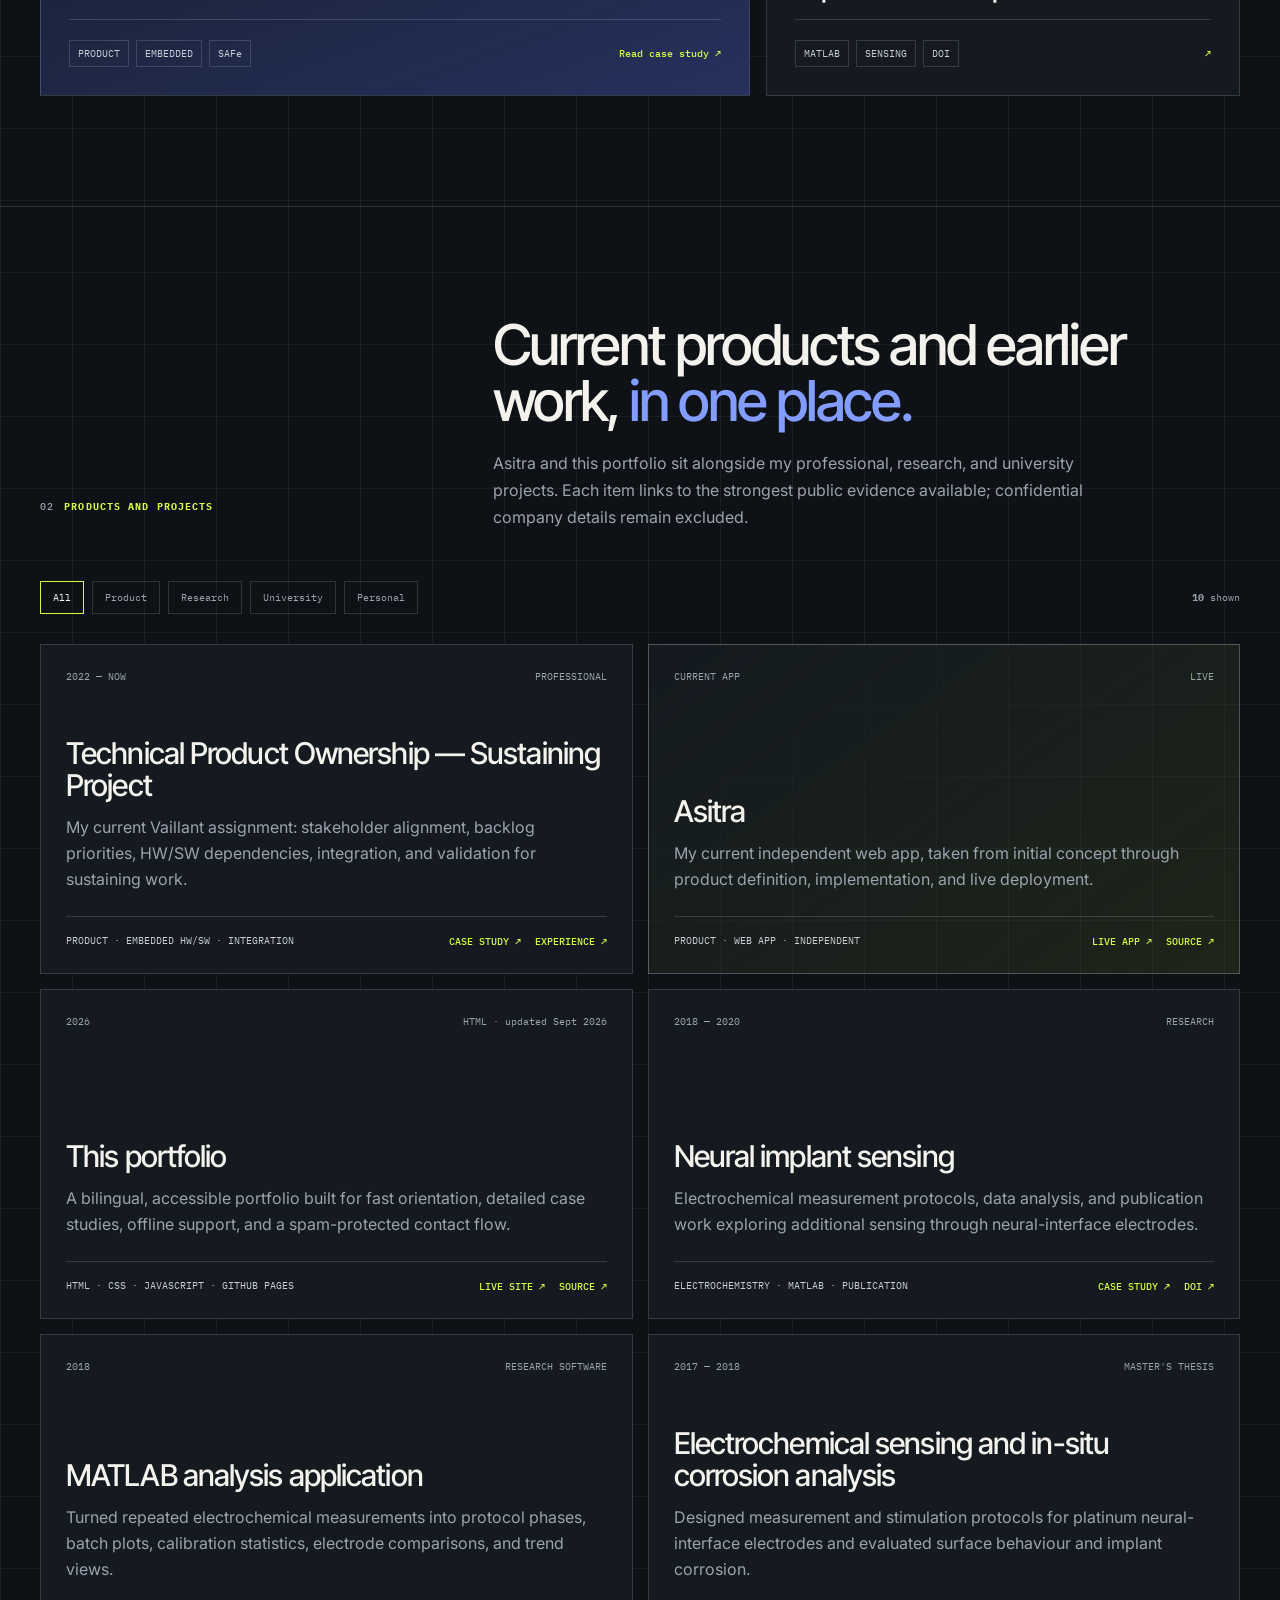
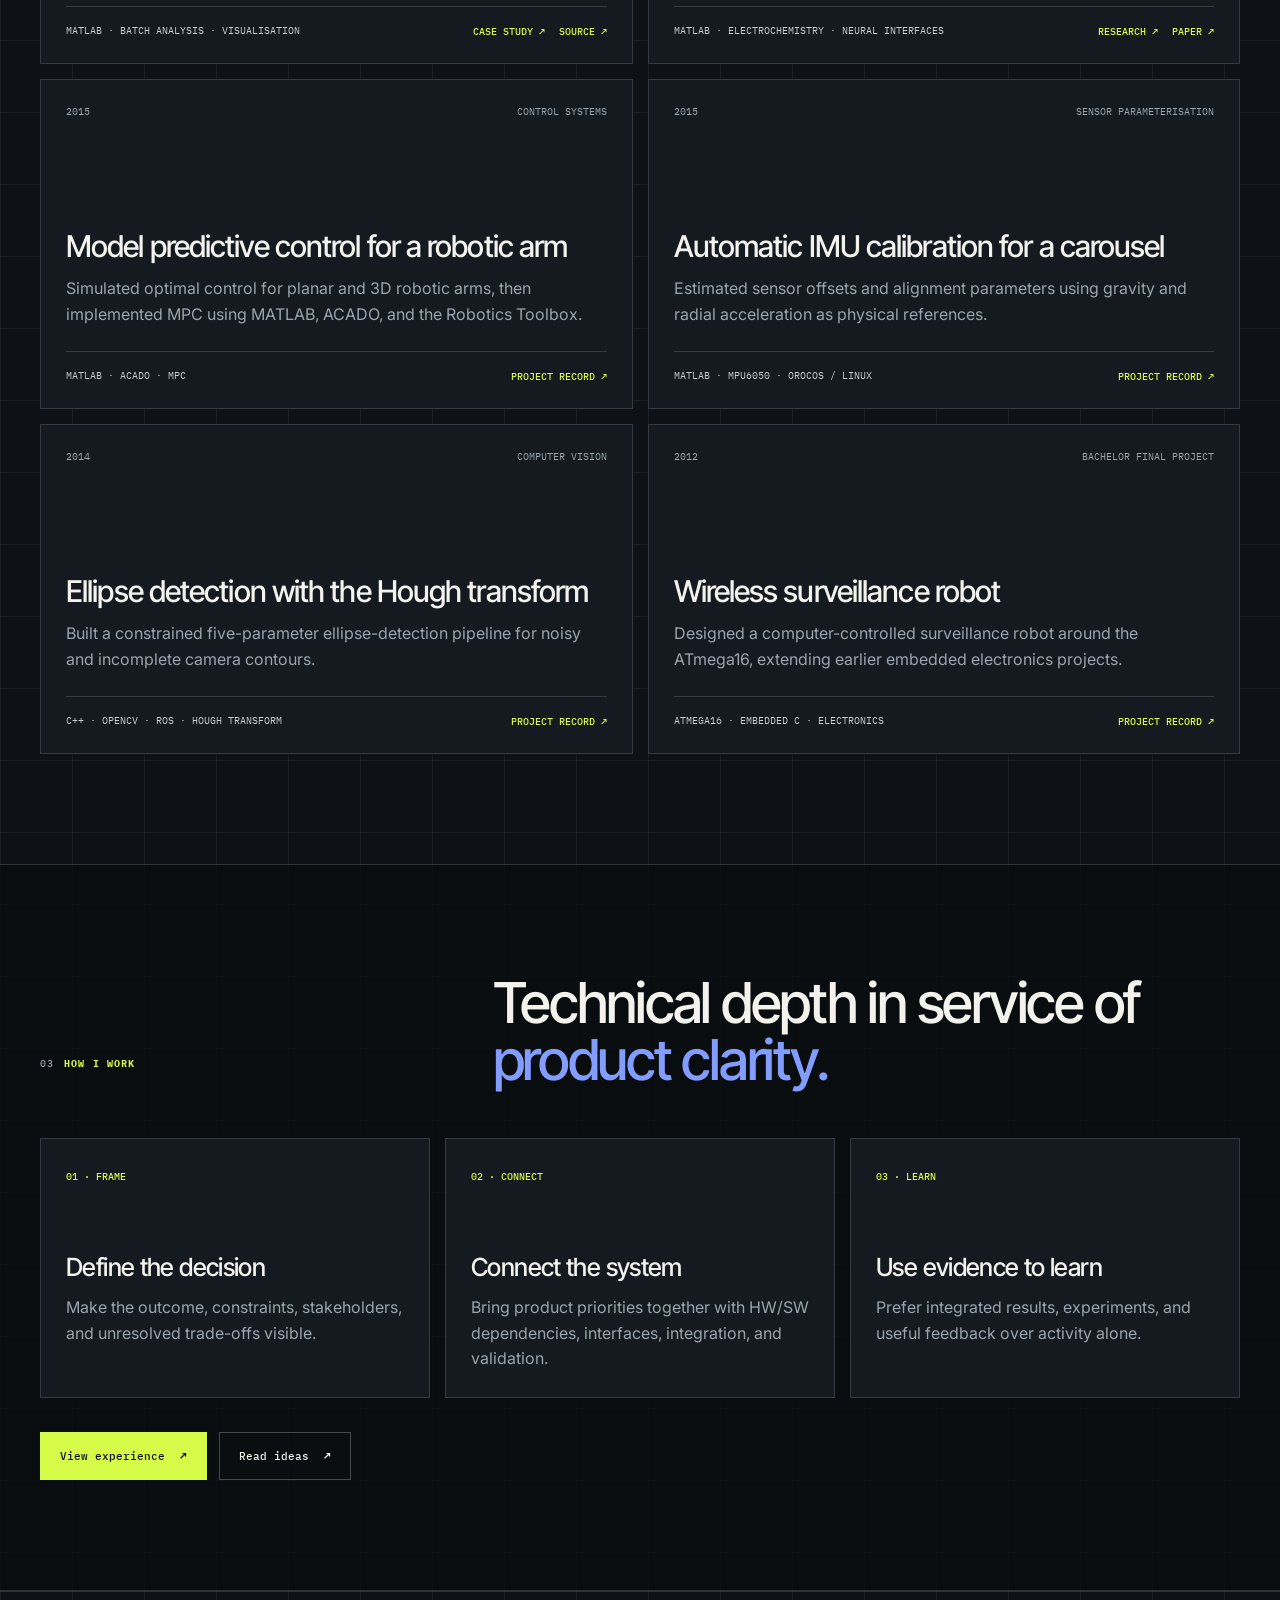
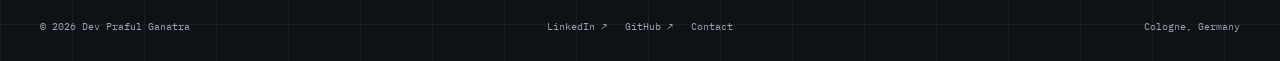
==== commit e8d31151: "Consolidate projects under Work" ====
--- a/case-studies/index.html
+++ b/case-studies/index.html
@@ -1,23 +1,24 @@
 <!doctype html>
-<html lang="en" data-title-en="Case Studies — Dev Ganatra" data-title-de="Fallstudien — Dev Ganatra" data-description-en="Case studies from Dev Ganatra’s current Vaillant assignment, embedded-software and engineering-tool work at Bertrandt, and sensor research at the University of Freiburg." data-description-de="Fallstudien aus Dev Ganatras aktueller Aufgabe bei Vaillant, seiner Embedded-Software- und Engineering-Tool-Arbeit bei Bertrandt sowie der Sensorforschung an der Universität Freiburg." data-canonical="https://devganatra.github.io/case-studies/">
+<html lang="en" data-title-en="Work — Dev Ganatra" data-title-de="Arbeiten — Dev Ganatra" data-description-en="Dev Ganatra’s work across Technical Product Ownership, Asitra, embedded engineering, research, public code, and university projects." data-description-de="Dev Ganatras Arbeiten aus technischer Produktverantwortung, Asitra, Embedded Engineering, Forschung, öffentlichem Code und Universitätsprojekten." data-canonical="https://devganatra.github.io/case-studies/">
 <head>
   <meta charset="UTF-8" /><meta name="viewport" content="width=device-width, initial-scale=1.0" />
-  <meta name="description" content="Selected product, engineering, and research case studies by Dev Ganatra." /><meta name="robots" content="index, follow, max-image-preview:large" /><meta name="theme-color" content="#0e1216" />
-  <meta property="og:type" content="website" /><meta property="og:url" content="https://devganatra.github.io/case-studies/" /><meta property="og:site_name" content="Dev Ganatra" /><meta property="og:title" content="Case Studies — Dev Ganatra" /><meta property="og:description" content="Selected product, engineering, and research case studies by Dev Ganatra." /><meta property="og:locale" content="en_GB" />
-  <meta name="twitter:card" content="summary_large_image" /><meta name="twitter:title" content="Case Studies — Dev Ganatra" /><meta name="twitter:description" content="Selected product, engineering, and research case studies by Dev Ganatra." />
-  <meta property="og:image" content="https://devganatra.github.io/assets/og.png" /><meta property="og:image:width" content="1200" /><meta property="og:image:height" content="630" /><meta property="og:image:alt" content="Dev Ganatra — Product and Engineering" /><meta name="twitter:image" content="https://devganatra.github.io/assets/og.png" /><title>Case Studies — Dev Ganatra</title><link rel="canonical" href="https://devganatra.github.io/case-studies/" /><link rel="alternate" hreflang="en" href="https://devganatra.github.io/case-studies/?lang=en" /><link rel="alternate" hreflang="de" href="https://devganatra.github.io/case-studies/?lang=de" /><link rel="alternate" hreflang="x-default" href="https://devganatra.github.io/case-studies/" />
-  <link rel="preconnect" href="https://fonts.googleapis.com" /><link rel="preconnect" href="https://fonts.gstatic.com" crossorigin /><link href="https://fonts.googleapis.com/css2?family=IBM+Plex+Mono:wght@400;500&family=Inter:wght@400;500;600&family=Inter+Tight:wght@400;500;600&display=swap" rel="stylesheet" /><link rel="icon" href="/assets/icon.svg" type="image/svg+xml" /><link rel="stylesheet" href="/styles.css?v=46" />
+  <meta name="description" content="Selected product, engineering, research, and independent work by Dev Ganatra." /><meta name="robots" content="index, follow, max-image-preview:large" /><meta name="theme-color" content="#0e1216" />
+  <meta property="og:type" content="website" /><meta property="og:url" content="https://devganatra.github.io/case-studies/" /><meta property="og:site_name" content="Dev Ganatra" /><meta property="og:title" content="Work — Dev Ganatra" /><meta property="og:description" content="Product work, case studies, public code, research, and university projects by Dev Ganatra." /><meta property="og:locale" content="en_GB" />
+  <meta name="twitter:card" content="summary_large_image" /><meta name="twitter:title" content="Work — Dev Ganatra" /><meta name="twitter:description" content="Product work, case studies, public code, research, and university projects by Dev Ganatra." />
+  <meta property="og:image" content="https://devganatra.github.io/assets/og.png" /><meta property="og:image:width" content="1200" /><meta property="og:image:height" content="630" /><meta property="og:image:alt" content="Dev Ganatra — Product and Engineering" /><meta name="twitter:image" content="https://devganatra.github.io/assets/og.png" /><title>Work — Dev Ganatra</title><link rel="canonical" href="https://devganatra.github.io/case-studies/" /><link rel="alternate" hreflang="en" href="https://devganatra.github.io/case-studies/?lang=en" /><link rel="alternate" hreflang="de" href="https://devganatra.github.io/case-studies/?lang=de" /><link rel="alternate" hreflang="x-default" href="https://devganatra.github.io/case-studies/" />
+  <link rel="preconnect" href="https://fonts.googleapis.com" /><link rel="preconnect" href="https://fonts.gstatic.com" crossorigin /><link href="https://fonts.googleapis.com/css2?family=IBM+Plex+Mono:wght@400;500&family=Inter:wght@400;500;600&family=Inter+Tight:wght@400;500;600&display=swap" rel="stylesheet" /><link rel="icon" href="/assets/icon.svg" type="image/svg+xml" /><link rel="stylesheet" href="/styles.css?v=57" />
 </head>
 <body data-page="cases">
   <a class="skip-link" href="#content" data-en="Skip to content" data-de="Zum Inhalt springen">Skip to content</a>
-  <header class="site-header"><div class="shell header-inner"><a class="wordmark" href="/" data-internal aria-label="Dev Ganatra home"><span>DEV</span><span>GANATRA</span></a><nav class="primary-nav" data-primary-navigation aria-label="Primary navigation" data-aria-en="Primary navigation" data-aria-de="Hauptnavigation"><a href="/" data-internal data-nav-page="home" data-en="Home" data-de="Start">Home</a><a href="/product/" data-internal data-nav-page="product" data-en="Product" data-de="Produkt">Product</a><a href="/case-studies/" data-internal data-nav-page="cases" data-en="Case studies" data-de="Fallstudien">Case studies</a><a href="/projects/" data-internal data-nav-page="projects" data-en="Projects" data-de="Projekte">Projects</a><a href="/research/" data-internal data-nav-page="research" data-en="Research" data-de="Forschung">Research</a><a href="/experience/" data-internal data-nav-page="experience" data-en="Experience" data-de="Beruflicher Werdegang">Experience</a><a href="/notes/" data-internal data-nav-page="notes" data-en="Notes" data-de="Fachbeiträge">Notes</a><div class="mobile-nav-actions"><div class="language-switch"><button type="button" data-language="en">EN</button><span>/</span><button type="button" data-language="de">DE</button></div><button class="theme-toggle" type="button" data-theme-toggle aria-label="Switch colour theme" data-aria-en="Switch colour theme" data-aria-de="Farbschema wechseln">◐</button></div></nav><div class="header-actions"><button class="theme-toggle" type="button" data-theme-toggle aria-label="Switch colour theme" data-aria-en="Switch colour theme" data-aria-de="Farbschema wechseln">◐</button><div class="language-switch"><button type="button" data-language="en">EN</button><span>/</span><button type="button" data-language="de">DE</button></div><a class="linkedin-link" href="https://www.linkedin.com/in/devganatra" target="_blank" rel="noreferrer">LinkedIn <b>↗</b></a><a class="header-cta" href="/#contact" data-internal data-en="Let’s talk" data-de="Kontakt">Let’s talk</a><button class="menu-toggle" type="button" data-menu-toggle aria-expanded="false" aria-label="Open navigation" data-aria-en="Open navigation" data-aria-de="Navigation öffnen">☰</button></div></div></header>
+  <header class="site-header"><div class="shell header-inner"><a class="wordmark" href="/" data-internal aria-label="Dev Ganatra home"><span>DEV</span><span>GANATRA</span></a><nav class="primary-nav" data-primary-navigation aria-label="Primary navigation" data-aria-en="Primary navigation" data-aria-de="Hauptnavigation"><a href="/" data-internal data-nav-page="home" data-en="Home" data-de="Start">Home</a><a href="/case-studies/" data-internal data-nav-page="cases" data-en="Work" data-de="Arbeiten">Work</a><a href="/experience/" data-internal data-nav-page="experience" data-en="Experience" data-de="Werdegang">Experience</a><a href="/notes/" data-internal data-nav-page="notes" data-en="Ideas" data-de="Fachbeiträge">Ideas</a><div class="mobile-nav-actions"><div class="language-switch"><button type="button" data-language="en">EN</button><span>/</span><button type="button" data-language="de">DE</button></div><button class="theme-toggle" type="button" data-theme-toggle aria-label="Switch colour theme" data-aria-en="Switch colour theme" data-aria-de="Farbschema wechseln">◐</button></div></nav><div class="header-actions"><button class="theme-toggle" type="button" data-theme-toggle aria-label="Switch colour theme" data-aria-en="Switch colour theme" data-aria-de="Farbschema wechseln">◐</button><div class="language-switch"><button type="button" data-language="en">EN</button><span>/</span><button type="button" data-language="de">DE</button></div><a class="linkedin-link" href="https://www.linkedin.com/in/devganatra" target="_blank" rel="noreferrer">LinkedIn <b>↗</b></a><a class="header-cta" href="/#contact" data-internal data-en="Let’s talk" data-de="Kontakt">Let’s talk</a><button class="menu-toggle" type="button" data-menu-toggle aria-expanded="false" aria-label="Open navigation" data-aria-en="Open navigation" data-aria-de="Navigation öffnen">☰</button></div></div></header>
   <main id="content">
     <section class="page-hero work-hero">
       <div class="shell page-hero-grid">
         <div>
           <span class="eyebrow" data-en="Selected work · Product · Engineering · Research" data-de="Ausgewählte Arbeiten · Produkt · Engineering · Forschung">Selected work · Product · Engineering · Research</span>
           <h1><span data-en="Decisions made clear. " data-de="Klare Entscheidungen. ">Decisions made clear. </span><em data-en="Systems made workable." data-de="Umsetzbare Systeme.">Systems made workable.</em></h1>
-          <p class="page-lead" data-en="Three focused case studies show how I connect product direction with embedded systems, engineering tools, and measurable evidence." data-de="Drei fokussierte Fallstudien zeigen, wie ich Produktausrichtung mit Embedded Systems, Engineering-Tools und belastbaren Ergebnissen verbinde.">Three focused case studies show how I connect product direction with embedded systems, engineering tools, and measurable evidence.</p>
+          <p class="page-lead" data-en="This page brings my work into one clear path: current products, focused case studies, public code, research, and earlier university projects." data-de="Diese Seite bündelt meine Arbeiten in einem klaren Weg: aktuelle Produkte, fokussierte Fallstudien, öffentlicher Code, Forschung und frühere Universitätsprojekte.">This page brings my work into one clear path: current products, focused case studies, public code, research, and earlier university projects.</p>
+          <div class="page-actions"><a class="button button-primary" href="/case-studies/#projects" data-internal><span data-en="Products and projects" data-de="Produkte und Projekte">Products and projects</span><b>↓</b></a><a class="button button-quiet" href="/case-studies/#case-studies" data-internal><span data-en="Case studies" data-de="Fallstudien">Case studies</span><b>↓</b></a></div>
         </div>
         <aside class="page-summary">
           <div><span data-en="Current focus" data-de="Aktueller Fokus">Current focus</span><strong data-en="Technical Product Ownership" data-de="Technische Produktverantwortung">Technical Product Ownership</strong></div>
@@ -32,11 +33,11 @@
         <div><span>01</span><strong data-en="Product ownership" data-de="Produktverantwortung">Product ownership</strong><small>VAILLANT GROUP · CURRENT</small></div>
         <div><span>02</span><strong data-en="Embedded engineering" data-de="Embedded Engineering">Embedded engineering</strong><small>BERTRANDT · 2019—2021</small></div>
         <div><span>03</span><strong data-en="Applied research" data-de="Angewandte Forschung">Applied research</strong><small data-en="UNIVERSITY OF FREIBURG" data-de="UNIVERSITÄT FREIBURG">UNIVERSITY OF FREIBURG</small></div>
-        <div><span>04</span><strong data-en="Public evidence" data-de="Öffentliche Nachweise">Public evidence</strong><small>GITHUB · DOI · DOCUMENTS</small></div>
+        <div><span>04</span><strong data-en="Independent products" data-de="Eigene Produkte">Independent products</strong><small>ASITRA · PORTFOLIO · GITHUB</small></div>
       </div>
     </section>
 
-    <section class="section">
+    <section class="section" id="case-studies">
       <div class="shell">
         <div class="section-heading reveal">
           <div><span class="section-kicker"><span>01</span><b data-en="Case studies" data-de="Fallstudien">Case studies</b></span></div>
@@ -63,9 +64,31 @@
       </div>
     </section>
 
+    <section class="section" id="projects">
+      <div class="shell">
+        <div class="section-heading reveal">
+          <div><span class="section-kicker"><span>02</span><b data-en="Products and projects" data-de="Produkte und Projekte">Products and projects</b></span></div>
+          <div><h2><span data-en="Current products and earlier work, " data-de="Aktuelle Produkte und frühere Arbeiten, ">Current products and earlier work, </span><em data-en="in one place." data-de="an einem Ort.">in one place.</em></h2><p data-en="Asitra and this portfolio sit alongside my professional, research, and university projects. Each item links to the strongest public evidence available; confidential company details remain excluded." data-de="Asitra und dieses Portfolio stehen hier neben meinen beruflichen, wissenschaftlichen und universitären Projekten. Jeder Eintrag führt zum aussagekräftigsten öffentlichen Nachweis; vertrauliche Unternehmensdetails bleiben ausgeschlossen.">Asitra and this portfolio sit alongside my professional, research, and university projects.</p></div>
+        </div>
+        <div class="project-toolbar"><div class="filters" aria-label="Project filters" data-aria-en="Project filters" data-aria-de="Projektfilter"><button data-filter="all" class="is-active" data-en="All" data-de="Alle">All</button><button data-filter="product" data-en="Product" data-de="Produkt">Product</button><button data-filter="research" data-en="Research" data-de="Forschung">Research</button><button data-filter="university" data-en="University" data-de="Universität">University</button><button data-filter="personal" data-en="Personal" data-de="Eigene">Personal</button></div><span class="project-count"><b data-filter-count>10</b> <span data-en="shown" data-de="angezeigt">shown</span></span></div>
+        <div class="project-grid">
+          <article class="project-card reveal" data-category="product"><div class="project-card-top"><span data-en="2022 — NOW" data-de="2022 — HEUTE">2022 — NOW</span><span data-en="PROFESSIONAL" data-de="BERUFLICH">PROFESSIONAL</span></div><h2 data-en="Technical Product Ownership — Sustaining Project" data-de="Technische Produktverantwortung — Sustaining-Projekt">Technical Product Ownership — Sustaining Project</h2><p data-en="My current Vaillant assignment: stakeholder alignment, backlog priorities, HW/SW dependencies, integration, and validation for sustaining work." data-de="Meine aktuelle Aufgabe bei Vaillant: Stakeholder-Abstimmung, Backlog-Prioritäten, HW/SW-Abhängigkeiten, Integration und Validierung in der Produktpflege.">My current Vaillant assignment.</p><div class="project-card-footer"><span>PRODUCT · EMBEDDED HW/SW · INTEGRATION</span><div class="project-links"><a href="/case-studies/connected-climate-products/" data-internal data-en="CASE STUDY ↗" data-de="FALLSTUDIE ↗">CASE STUDY ↗</a><a href="/experience/" data-internal data-en="EXPERIENCE ↗" data-de="WERDEGANG ↗">EXPERIENCE ↗</a></div></div></article>
+          <article class="project-card project-card-featured reveal" data-category="personal product"><div class="project-card-top"><span data-en="CURRENT APP" data-de="AKTUELLE APP">CURRENT APP</span><span data-en="LIVE" data-de="LIVE">LIVE</span></div><h2>Asitra</h2><p data-en="My current independent web app, taken from initial concept through product definition, implementation, and live deployment." data-de="Meine aktuelle unabhängige Web-App – von der ersten Idee über Produktdefinition und Umsetzung bis zum Live-Betrieb.">My current independent web app.</p><div class="project-card-footer"><span>PRODUCT · WEB APP · INDEPENDENT</span><div class="project-links"><a href="https://asitra.app/" target="_blank" rel="noreferrer" data-en="LIVE APP ↗" data-de="LIVE-APP ↗">LIVE APP ↗</a><a href="https://github.com/devganatra/Asitra" target="_blank" rel="noreferrer" data-en="SOURCE ↗" data-de="QUELLCODE ↗">SOURCE ↗</a></div></div></article>
+          <article class="project-card reveal" data-category="personal product" data-repository="devganatra.github.io"><div class="project-card-top"><span>2026</span><span data-repo-meta>PUBLIC GITHUB</span></div><h2 data-en="This portfolio" data-de="Dieses Portfolio">This portfolio</h2><p data-en="A bilingual, accessible portfolio built for fast orientation, detailed case studies, offline support, and a spam-protected contact flow." data-de="Ein zweisprachiges, barrierearmes Portfolio mit schneller Orientierung, detaillierten Fallstudien, Offline-Unterstützung und spamgeschütztem Kontaktformular.">A bilingual, accessible portfolio.</p><div class="project-card-footer"><span>HTML · CSS · JAVASCRIPT · GITHUB PAGES</span><div class="project-links"><a href="/" data-internal data-en="LIVE SITE ↗" data-de="LIVE-SEITE ↗">LIVE SITE ↗</a><a href="https://github.com/devganatra/devganatra.github.io" data-repo-link target="_blank" rel="noreferrer" data-en="SOURCE ↗" data-de="QUELLCODE ↗">SOURCE ↗</a></div></div></article>
+          <article class="project-card reveal" data-category="research"><div class="project-card-top"><span>2018 — 2020</span><span data-en="RESEARCH" data-de="FORSCHUNG">RESEARCH</span></div><h2 data-en="Neural implant sensing" data-de="Sensorik für neuronale Implantate">Neural implant sensing</h2><p data-en="Electrochemical measurement protocols, data analysis, and publication work exploring additional sensing through neural-interface electrodes." data-de="Elektrochemische Messprotokolle, Datenanalyse und Publikationsarbeit zur zusätzlichen Sensorik über Neural-Interface-Elektroden.">Electrochemical measurement protocols, data analysis, and publication work.</p><div class="project-card-footer"><span data-en="ELECTROCHEMISTRY · MATLAB · PUBLICATION" data-de="ELEKTROCHEMIE · MATLAB · PUBLIKATION">ELECTROCHEMISTRY · MATLAB · PUBLICATION</span><div class="project-links"><a href="/case-studies/neural-implant-sensing/" data-internal data-en="CASE STUDY ↗" data-de="FALLSTUDIE ↗">CASE STUDY ↗</a><a href="https://doi.org/10.1088/1741-2552/ab4c69" target="_blank" rel="noreferrer">DOI ↗</a></div></div></article>
+          <article class="project-card reveal" data-category="research"><div class="project-card-top"><span>2018</span><span data-en="RESEARCH SOFTWARE" data-de="FORSCHUNGSSOFTWARE">RESEARCH SOFTWARE</span></div><h2 data-en="MATLAB analysis application" data-de="MATLAB-Analyseanwendung">MATLAB analysis application</h2><p data-en="Turned repeated electrochemical measurements into protocol phases, batch plots, calibration statistics, electrode comparisons, and trend views." data-de="Überführte wiederholte elektrochemische Messungen in Protokollphasen, Batch-Plots, Kalibrierstatistiken, Elektrodenvergleiche und Trendansichten.">Turned repeated measurements into a repeatable analysis workflow.</p><div class="project-card-footer"><span>MATLAB · BATCH ANALYSIS · VISUALISATION</span><div class="project-links"><a href="/case-studies/engineering-tools/" data-internal data-en="CASE STUDY ↗" data-de="FALLSTUDIE ↗">CASE STUDY ↗</a><a href="https://github.com/devganatra/Experiment_Data_extraction" target="_blank" rel="noreferrer" data-en="SOURCE ↗" data-de="QUELLCODE ↗">SOURCE ↗</a></div></div></article>
+          <article class="project-card reveal" data-category="university research"><div class="project-card-top"><span>2017 — 2018</span><span data-en="MASTER'S THESIS" data-de="MASTERARBEIT">MASTER'S THESIS</span></div><h2 data-en="Electrochemical sensing and in-situ corrosion analysis" data-de="Elektrochemische Sensorik und In-situ-Korrosionsanalyse">Electrochemical sensing and in-situ corrosion analysis</h2><p data-en="Designed measurement and stimulation protocols for platinum neural-interface electrodes and evaluated surface behaviour and implant corrosion." data-de="Entwicklung von Mess- und Stimulationsprotokollen für Platin-Neural-Interface-Elektroden sowie Bewertung von Oberflächenverhalten und Implantatkorrosion.">Designed measurement and stimulation protocols for platinum neural-interface electrodes.</p><div class="project-card-footer"><span>MATLAB · ELECTROCHEMISTRY · NEURAL INTERFACES</span><div class="project-links"><a href="/research/" data-internal data-en="RESEARCH ↗" data-de="FORSCHUNG ↗">RESEARCH ↗</a><a href="https://doi.org/10.1088/1741-2552/ab4c69" target="_blank" rel="noreferrer" data-en="PAPER ↗" data-de="PUBLIKATION ↗">PAPER ↗</a></div></div></article>
+          <article class="project-card reveal" data-category="university"><div class="project-card-top"><span>2015</span><span data-en="CONTROL SYSTEMS" data-de="REGELUNGSTECHNIK">CONTROL SYSTEMS</span></div><h2 data-en="Model predictive control for a robotic arm" data-de="Modellprädiktive Regelung eines Roboterarms">Model predictive control for a robotic arm</h2><p data-en="Simulated optimal control for planar and 3D robotic arms, then implemented MPC using MATLAB, ACADO, and the Robotics Toolbox." data-de="Simulation optimaler Regelung für planare und 3D-Roboterarme sowie MPC-Implementierung mit MATLAB, ACADO und Robotics Toolbox.">Simulated and implemented model predictive control for robotic arms.</p><div class="project-card-footer"><span>MATLAB · ACADO · MPC</span><a href="https://www.linkedin.com/in/devganatra/details/projects/" target="_blank" rel="noreferrer" data-en="PROJECT RECORD ↗" data-de="PROJEKTNACHWEIS ↗">PROJECT RECORD ↗</a></div></article>
+          <article class="project-card reveal" data-category="university"><div class="project-card-top"><span>2015</span><span data-en="SENSOR PARAMETERISATION" data-de="SENSORPARAMETRIERUNG">SENSOR PARAMETERISATION</span></div><h2 data-en="Automatic IMU calibration for a carousel" data-de="Automatische IMU-Kalibrierung für ein Karussell">Automatic IMU calibration for a carousel</h2><p data-en="Estimated sensor offsets and alignment parameters using gravity and radial acceleration as physical references." data-de="Schätzung von Sensor-Offsets und Ausrichtungsparametern mit Gravitation und Radialbeschleunigung als physikalische Referenzen.">Estimated sensor offsets and alignment parameters using physical references.</p><div class="project-card-footer"><span>MATLAB · MPU6050 · OROCOS / LINUX</span><a href="https://www.linkedin.com/in/devganatra/details/projects/" target="_blank" rel="noreferrer" data-en="PROJECT RECORD ↗" data-de="PROJEKTNACHWEIS ↗">PROJECT RECORD ↗</a></div></article>
+          <article class="project-card reveal" data-category="university"><div class="project-card-top"><span>2014</span><span data-en="COMPUTER VISION" data-de="BILDVERARBEITUNG">COMPUTER VISION</span></div><h2 data-en="Ellipse detection with the Hough transform" data-de="Ellipsenerkennung mit der Hough-Transformation">Ellipse detection with the Hough transform</h2><p data-en="Built a constrained five-parameter ellipse-detection pipeline for noisy and incomplete camera contours." data-de="Entwicklung einer eingeschränkten Fünf-Parameter-Pipeline zur Ellipsenerkennung bei verrauschten und unvollständigen Kamerakonturen.">Built a constrained ellipse-detection pipeline for noisy camera contours.</p><div class="project-card-footer"><span>C++ · OPENCV · ROS · HOUGH TRANSFORM</span><a href="https://www.linkedin.com/in/devganatra/details/projects/" target="_blank" rel="noreferrer" data-en="PROJECT RECORD ↗" data-de="PROJEKTNACHWEIS ↗">PROJECT RECORD ↗</a></div></article>
+          <article class="project-card reveal" data-category="university"><div class="project-card-top"><span>2012</span><span data-en="BACHELOR FINAL PROJECT" data-de="BACHELORABSCHLUSSPROJEKT">BACHELOR FINAL PROJECT</span></div><h2 data-en="Wireless surveillance robot" data-de="Drahtloser Überwachungsroboter">Wireless surveillance robot</h2><p data-en="Designed a computer-controlled surveillance robot around the ATmega16, extending earlier embedded electronics projects." data-de="Entwicklung eines computergesteuerten Überwachungsroboters auf Basis des ATmega16, aufbauend auf früheren Embedded-Elektronikprojekten.">Designed a computer-controlled surveillance robot around the ATmega16.</p><div class="project-card-footer"><span>ATMEGA16 · EMBEDDED C · ELECTRONICS</span><a href="https://www.linkedin.com/in/devganatra/details/projects/" target="_blank" rel="noreferrer" data-en="PROJECT RECORD ↗" data-de="PROJEKTNACHWEIS ↗">PROJECT RECORD ↗</a></div></article>
+        </div>
+      </div>
+    </section>
+
     <section class="section work-principles">
       <div class="shell">
-        <div class="section-heading reveal"><div><span class="section-kicker"><span>02</span><b data-en="How I work" data-de="Meine Arbeitsweise">How I work</b></span></div><div><h2><span data-en="Technical depth in service of " data-de="Technische Tiefe im Dienst ">Technical depth in service of </span><em data-en="product clarity." data-de="klarer Produktentscheidungen.">product clarity.</em></h2></div></div>
+        <div class="section-heading reveal"><div><span class="section-kicker"><span>03</span><b data-en="How I work" data-de="Meine Arbeitsweise">How I work</b></span></div><div><h2><span data-en="Technical depth in service of " data-de="Technische Tiefe im Dienst ">Technical depth in service of </span><em data-en="product clarity." data-de="klarer Produktentscheidungen.">product clarity.</em></h2></div></div>
         <div class="principle-grid">
           <article class="principle-card reveal"><span>01 · FRAME</span><h3 data-en="Define the decision" data-de="Die Entscheidung klären">Define the decision</h3><p data-en="Make the outcome, constraints, stakeholders, and unresolved trade-offs visible." data-de="Ziel, Randbedingungen, Stakeholder und offene Zielkonflikte sichtbar machen.">Make the outcome, constraints, stakeholders, and unresolved trade-offs visible.</p></article>
           <article class="principle-card reveal"><span>02 · CONNECT</span><h3 data-en="Connect the system" data-de="Das System verbinden">Connect the system</h3><p data-en="Bring product priorities together with HW/SW dependencies, interfaces, integration, and validation." data-de="Produktprioritäten mit HW/SW-Abhängigkeiten, Schnittstellen, Integration und Validierung verbinden.">Bring product priorities together with HW/SW dependencies, interfaces, integration, and validation.</p></article>
@@ -75,5 +98,5 @@
       </div>
     </section>
   </main>
-  <footer class="site-footer"><div class="shell footer-inner"><span>© <span data-year></span> Dev Praful Ganatra</span><nav><a href="https://www.linkedin.com/in/devganatra" target="_blank" rel="noreferrer">LinkedIn ↗</a><a href="https://github.com/devganatra" target="_blank" rel="noreferrer">GitHub ↗</a><a href="/#contact" data-internal data-en="Contact" data-de="Kontakt">Contact</a></nav><span data-en="Cologne, Germany" data-de="Köln, Deutschland">Cologne, Germany</span></div></footer><div class="reading-progress" data-reading-progress aria-hidden="true"></div><script src="/site.js?v=46"></script>
+  <footer class="site-footer"><div class="shell footer-inner"><span>© <span data-year></span> Dev Praful Ganatra</span><nav><a href="https://www.linkedin.com/in/devganatra" target="_blank" rel="noreferrer">LinkedIn ↗</a><a href="https://github.com/devganatra" target="_blank" rel="noreferrer">GitHub ↗</a><a href="/#contact" data-internal data-en="Contact" data-de="Kontakt">Contact</a></nav><span data-en="Cologne, Germany" data-de="Köln, Deutschland">Cologne, Germany</span></div></footer><div class="reading-progress" data-reading-progress aria-hidden="true"></div><script src="/site.js?v=57"></script>
 </body></html>
--- a/styles.css
+++ b/styles.css
@@ -203,20 +203,22 @@
 .section-kicker span { color: var(--muted); }
 
 .home-hero {
+  position: relative;
   min-height: calc(100vh - 78px);
   display: flex;
   align-items: stretch;
+  overflow: clip;
   border-bottom: 1px solid var(--line);
 }
 .hero-layout {
-  display: grid;
-  grid-template-columns: minmax(0, 1.18fr) minmax(340px, 0.72fr);
+  position: relative;
+  display: grid;
+  grid-template-columns: 1fr;
   min-height: 660px;
-  gap: clamp(52px, 7vw, 100px);
   padding-block: 64px;
   align-items: center;
 }
-.hero-copy { min-width: 0; }
+.hero-copy { position: relative; z-index: 2; width: min(54%, 670px); min-width: 0; }
 .hero-layout > *,
 .page-hero-grid > *,
 .case-layout > *,
@@ -249,6 +251,40 @@
   color: var(--soft);
   font-size: clamp(17px, 1.5vw, 21px);
   line-height: 1.65;
+}
+@media (min-width: 841px) {
+  :root[data-theme="light"] .hero-copy {
+    width: min(46%, 570px);
+  }
+  :root[data-theme="light"] .portrait-card {
+    width: min(72vw, 1040px);
+    -webkit-mask-image: none;
+    mask-image: none;
+    clip-path: none;
+    border-left: 0;
+  }
+  :root[data-theme="light"] .portrait-card img {
+    object-position: 42% center;
+    -webkit-mask-image: linear-gradient(to right, transparent 0%, rgba(0, 0, 0, 0.12) 8%, rgba(0, 0, 0, 0.78) 22%, #000 34%);
+    mask-image: linear-gradient(to right, transparent 0%, rgba(0, 0, 0, 0.12) 8%, rgba(0, 0, 0, 0.78) 22%, #000 34%);
+  }
+  :root[data-theme="light"] .portrait-card::after {
+    position: absolute;
+    inset: 0;
+    background: url("/assets/dev-ganatra-hero-scene.jpg") 42% center / cover no-repeat;
+    filter: saturate(0.82) contrast(0.98) brightness(1.06);
+    -webkit-mask-image: linear-gradient(to right, transparent 20%, rgba(0, 0, 0, 0.18) 24%, rgba(0, 0, 0, 0.82) 30%, #000 36%);
+    mask-image: linear-gradient(to right, transparent 20%, rgba(0, 0, 0, 0.18) 24%, rgba(0, 0, 0, 0.82) 30%, #000 36%);
+    content: "";
+    pointer-events: none;
+  }
+  :root[data-theme="light"] .hero-intro {
+    max-width: 520px;
+    text-shadow:
+      0 0 5px rgba(240, 239, 233, 1),
+      0 0 14px rgba(240, 239, 233, 1),
+      0 0 24px rgba(240, 239, 233, 0.94);
+  }
 }
 .hero-actions,
 .page-actions {
@@ -397,45 +433,46 @@
 .assignment-chip span { color: var(--soft); font-size: 12px; }
 
 .portrait-card {
-  position: relative;
+  position: absolute;
+  z-index: 1;
+  top: 0;
+  right: calc((var(--shell) - 100vw) / 2);
+  bottom: 0;
+  width: min(72vw, 1040px);
+  min-height: 0;
   overflow: hidden;
-  border: 1px solid var(--line);
-  background: var(--panel);
-}
-.portrait-card::before {
+  border: 0;
+  background: transparent;
+  -webkit-mask-image: linear-gradient(to right, transparent 0%, rgba(0, 0, 0, 0.12) 8%, rgba(0, 0, 0, 0.78) 22%, #000 34%);
+  mask-image: linear-gradient(to right, transparent 0%, rgba(0, 0, 0, 0.12) 8%, rgba(0, 0, 0, 0.78) 22%, #000 34%);
+}
+.portrait-card img {
   position: absolute;
   inset: 0;
-  z-index: 1;
-  background: linear-gradient(180deg, transparent 48%, rgba(6, 9, 12, 0.94) 100%);
-  content: "";
-  pointer-events: none;
-}
-.portrait-card img {
   display: block;
   width: 100%;
-  aspect-ratio: 4 / 5;
+  max-width: 100%;
+  height: 100%;
   object-fit: cover;
-  object-position: 48% center;
-  filter: saturate(0.9) contrast(1.03);
-}
-.portrait-caption {
-  position: absolute;
-  right: 0;
-  bottom: 0;
-  left: 0;
-  z-index: 2;
-  padding: 28px;
-}
-.portrait-caption span { color: var(--lime); font: 500 10px var(--mono); letter-spacing: 0.1em; }
-.portrait-caption strong { display: block; margin: 10px 0 7px; font: 500 24px/1.08 var(--display); }
-.portrait-caption small { color: rgba(243, 242, 237, 0.72); font-size: 11px; line-height: 1.5; }
-
+  object-position: 42% center;
+  filter:
+    saturate(0.88)
+    contrast(1.04)
+    brightness(0.94);
+}
+:root[data-theme="light"] .portrait-card img {
+  filter:
+    saturate(0.82)
+    contrast(0.98)
+    brightness(1.06);
+}
 .proof-strip { border-bottom: 1px solid var(--line); background: color-mix(in srgb, var(--bg-deep) 72%, transparent); }
 .proof-grid { display: grid; grid-template-columns: repeat(4, 1fr); }
 .proof-grid > div { min-width: 0; padding: 24px 26px; border-left: 1px solid var(--line); }
 .proof-grid > div:last-child { border-right: 1px solid var(--line); }
 .proof-grid span { color: var(--lime); font: 500 9px var(--mono); }
 .proof-grid strong { display: block; margin: 12px 0 6px; font: 500 16px/1.2 var(--display); }
+.proof-grid strong a:hover { color: var(--lime); }
 .proof-grid small { color: var(--muted); font: 400 9px/1.45 var(--mono); text-transform: uppercase; }
 
 .section { padding-block: 110px; border-bottom: 1px solid var(--line); }
@@ -740,12 +777,15 @@
   border: 1px solid var(--line);
   background: var(--panel);
 }
+.project-card-featured { border-color: var(--line-strong); background: linear-gradient(145deg, var(--panel), rgba(115, 137, 39, 0.16)); }
 .project-card-top { display: flex; justify-content: space-between; gap: 20px; color: var(--muted); font: 400 10px var(--mono); }
 .project-card h2 { margin: auto 0 14px; font: 500 30px/1.05 var(--display); letter-spacing: -0.03em; }
 .project-card p { margin: 0 0 24px; color: var(--muted); line-height: 1.6; }
 .project-card-footer { display: flex; justify-content: space-between; gap: 18px; align-items: end; padding-top: 16px; border-top: 1px solid var(--line); }
 .project-card-footer span { max-width: 70%; color: var(--soft); font: 400 10px/1.5 var(--mono); }
 .project-card-footer a { color: var(--lime); font: 500 10px var(--mono); }
+.project-links { display: flex; flex-wrap: wrap; justify-content: flex-end; gap: 8px 14px; text-align: right; }
+.archive-note { max-width: 760px; margin: 26px 0 0; padding-left: 16px; border-left: 2px solid var(--lime); color: var(--soft); font: 400 12px/1.65 var(--mono); }
 
 .publication-feature {
   display: grid;
@@ -801,10 +841,6 @@
 .reveal.is-visible { opacity: 1; transform: none; }
 
 @media (min-width: 1051px) and (max-width: 1220px) {
-  .hero-layout {
-    grid-template-columns: minmax(0, 1fr) 320px;
-    gap: 48px;
-  }
   .hero-copy h1 {
     max-width: 720px;
     font-size: clamp(64px, 6.2vw, 76px);
@@ -828,7 +864,6 @@
   .linkedin-link { display: none; }
   .hero-layout { grid-template-columns: 1fr; padding-block: 65px; }
   .signal-card { max-width: 700px; }
-  .portrait-card { max-width: 620px; }
   .proof-grid { grid-template-columns: repeat(2, 1fr); }
   .proof-grid > div { border-bottom: 1px solid var(--line); }
   .section-heading,
@@ -877,7 +912,8 @@
   .mobile-nav-actions .language-switch,
   .mobile-nav-actions .theme-toggle { display: flex; }
   .home-hero { min-height: auto; }
-  .hero-layout { min-height: 0; gap: 45px; padding-block: 52px; }
+  .hero-layout { display: block; min-height: 0; padding-block: 52px 0; }
+  .hero-copy { width: 100%; }
   .hero-copy h1,
   .page-hero h1 { font-size: clamp(48px, 15vw, 74px); }
   html[lang="de"] .hero-copy h1,
@@ -893,7 +929,18 @@
     overflow-wrap: anywhere;
   }
   .signal-card { width: 100%; min-width: 0; }
-  .portrait-card { width: 100%; max-width: 520px; }
+  .portrait-card {
+    position: relative;
+    inset: auto;
+    width: 100vw;
+    height: min(68vh, 560px);
+    min-height: 480px;
+    margin: 48px calc(50% - 50vw) 0;
+    border-top: 1px solid var(--line);
+    -webkit-mask-image: none;
+    mask-image: none;
+  }
+  .portrait-card img { inset: 0; width: 100%; height: 100%; max-width: none; object-position: 34% center; transform: none; }
   .signal-profile { grid-template-columns: 76px minmax(0, 1fr); gap: 15px; }
   .signal-profile img { width: 76px; }
   .signal-profile strong { font-size: 22px; }
@@ -946,6 +993,9 @@
   .evidence-strip { grid-template-columns: 1fr; }
   .project-toolbar { align-items: flex-start; flex-direction: column; }
   .project-card { min-height: 310px; }
+  .project-card-footer { align-items: flex-start; flex-direction: column; }
+  .project-card-footer span { max-width: 100%; }
+  .project-links { justify-content: flex-start; text-align: left; }
   .publication-feature { padding: 24px; }
   .research-timeline article { grid-template-columns: 90px 1fr; }
   .research-timeline strong { grid-column: 2; }
